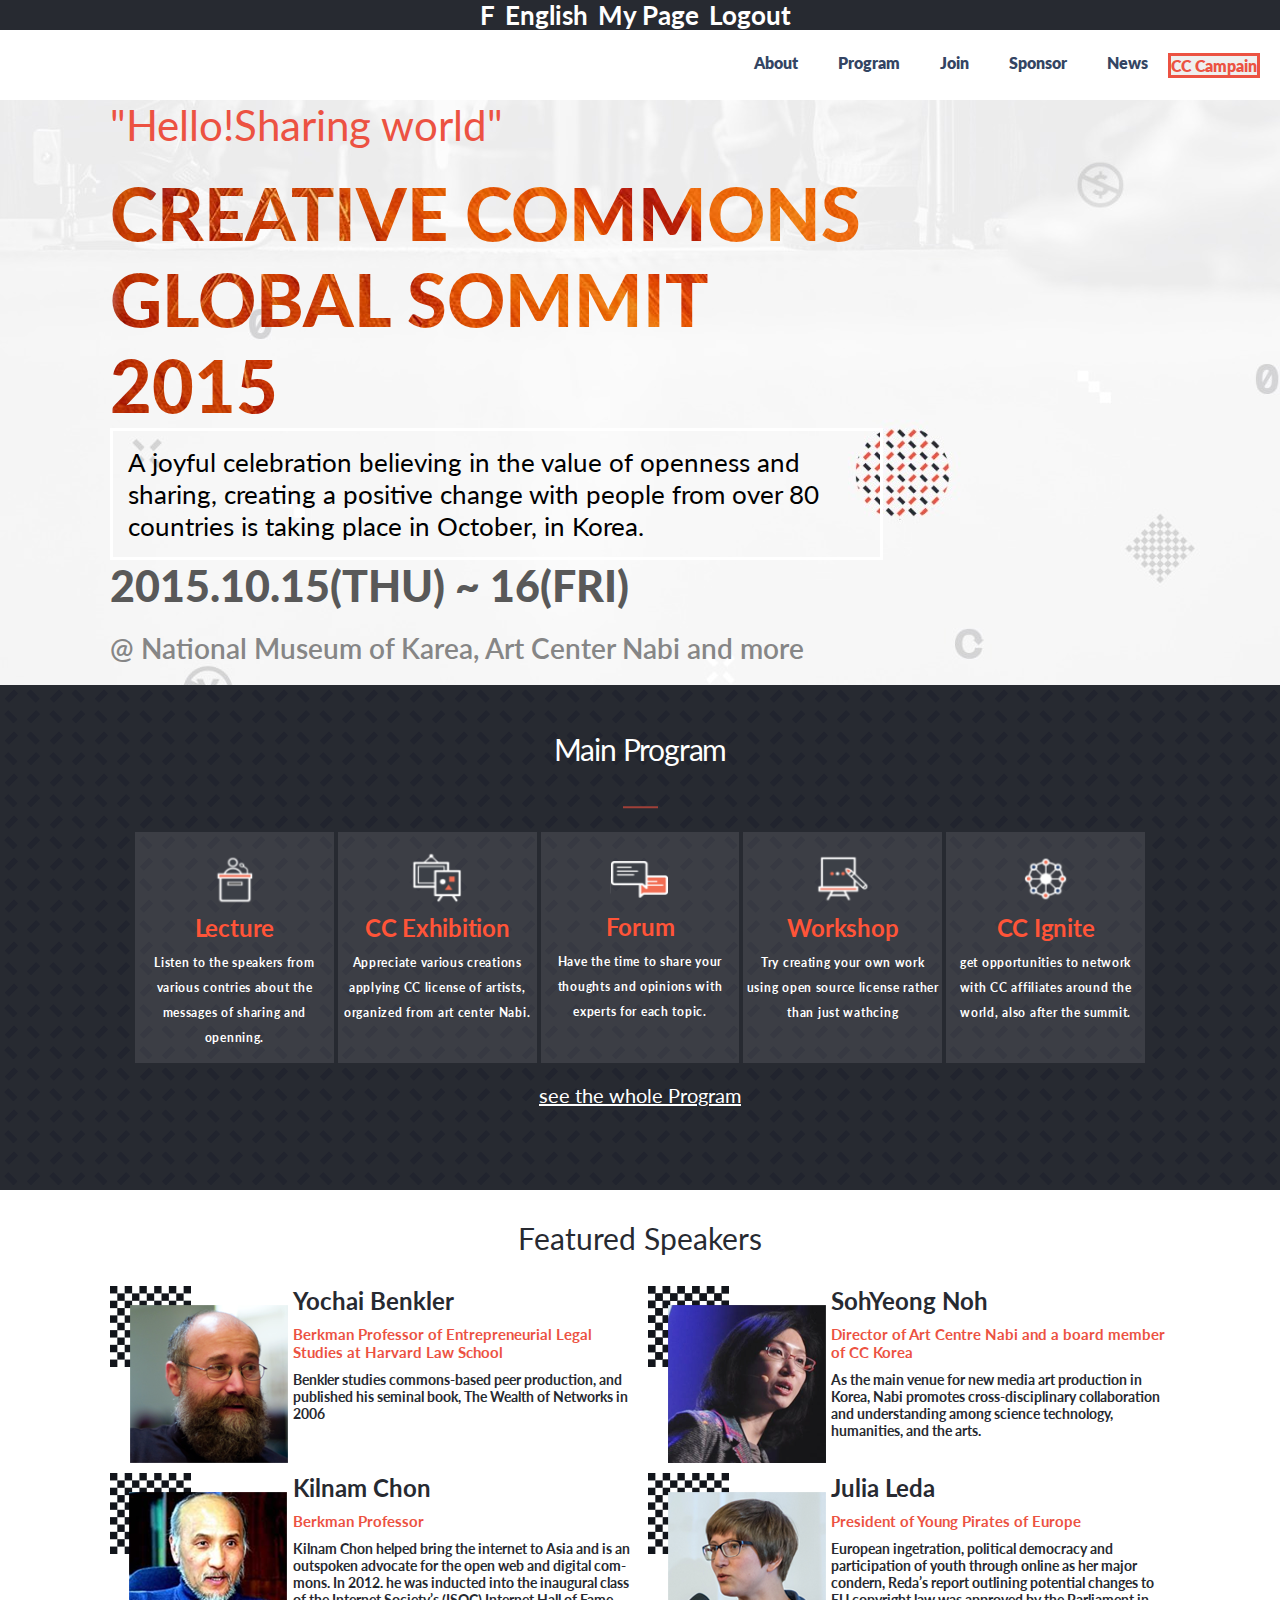
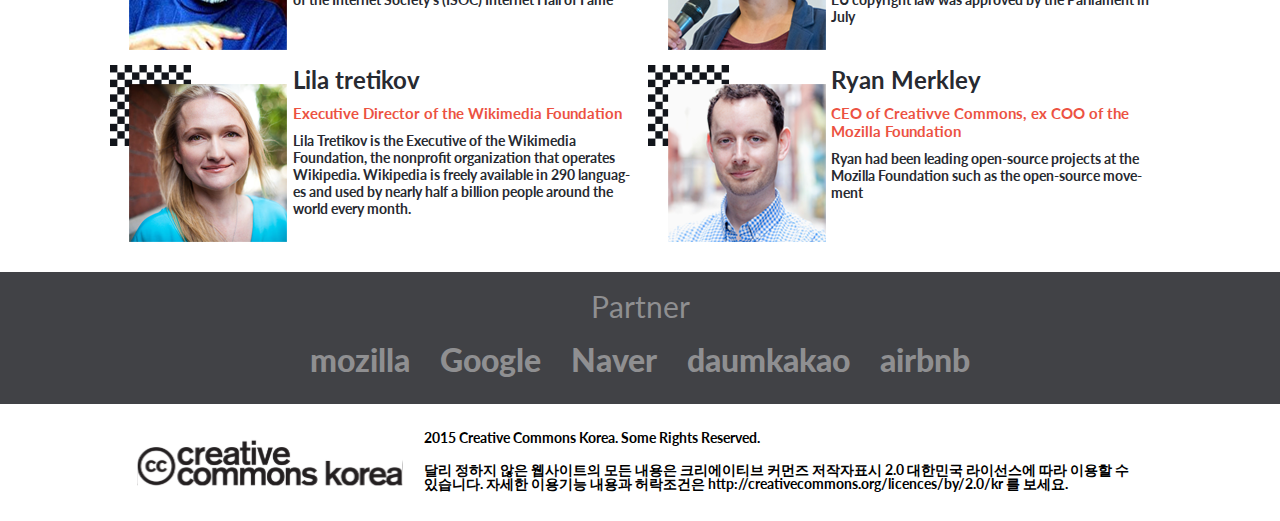
==== index.html @ 2512a759 "update" ====
<!DOCTYPE html>
<html lang="en">

<head>
    <meta charset="UTF-8">
    <meta http-equiv="X-UA-Compatible" content="IE=edge">
    <meta name="viewport" content="width=device-width, initial-scale=1.0">
    <title>Conference</title>
    <link rel="stylesheet" href="style.css">
    <script defer src="script.js"></script>
    <script defer src="data.js"></script>
</head>

<body>
    <header>

        <nav class="fixed-nav">
            <div class="container">
                <ul>
                    <li><a href="#">
                            <h1>F</h1>
                        </a></li>
                    <!-- <li><a href="#"><img src="images/twitterlogooutline_80724.png"></a></li> -->
                    <li><a href="#">
                            <h1>English</h1>
                        </a></li>
                    <li><a href="#">
                            <h1>My Page</h1>
                        </a></li>
                    <li><a href="#">
                            <h1>Logout</h1>
                        </a></li>
                </ul>
            </div>
        </nav>




        <nav class="nav-bar">
            <!-- <div class="container"> -->
                <a href="index.html"><img class="logo" src="images/My Logo.jpg" alt="Logo"></a>
                <div class="nav-menu">
                    <ul class="nav-links">
                        <li><a href="about.html">About</a></li>
                        <li><a href="#">Program</a></li>
                        <li><a href="#">Join</a></li>
                        <li><a href="#">Sponsor</a></li>
                        <li><a href="#">News</a></li>
                        <button class="CC">CC Campain</button>
                    </ul>
                </div>

                <div class="humburger">
                    <span class="bar"></span>
                    <span class="bar"></span>
                    <span class="bar"></span>
                </div>
            <!-- </div> -->
        </nav>
    </header>
    <main class="main">
        <div class="main-items">
            
            <div class="container">
                
                    <h1>"Hello!Sharing world"</h1>
                    <h2>CREATIVE COMMONS GLOBAL SOMMIT 2015</h2>

                    <div class="first-pragraph">
                        <p>A joyful celebration believing in the value of openness and sharing, creating a positive
                            change
                            with
                            people from over 80 countries is taking place in October, in Korea.</p>
                    </div>
                    <h3>2015.10.15(THU) ~ 16(FRI)</h3>
                    <h4>@ National Museum of Karea, Art Center Nabi and more</h4>
                
            </div>
        </div>
        <div class="main-program">
            <div class="container">
            <h1>Main Program</h1>
            <img src="images/title_underline.svg" alt="underline">
            <div class="prog-sec">
                <div class="prog-items">
                    <img src="images/Lecture.svg" alt="lecture">
                    <h2>Lecture</h2>
                    <p>Listen to the speakers from various contries about the messages of sharing and openning.</p>
                </div>

                <div class="prog-items">
                    <img src="images/CC.svg" alt="CC Excibition">
                    <h2>CC Exhibition</h2>
                    <p>Appreciate various creations applying CC license of artists, organized from art center Nabi.</p>
                </div>

                <div class="prog-items">
                    <img src="images/forum.svg" alt="Forum">
                    <h2>Forum</h2>
                    <p>Have the time to share your thoughts and opinions with experts for each topic.</p>
                </div>

                <div class="prog-items">
                    <img src="images/workshop.svg" alt="Workshop">
                    <h2>Workshop</h2>
                    <p>Try creating your own work using open source license rather than just wathcing</p>
                </div>

                <div class="prog-items">
                    <img src="images/ignite.svg" alt="CC Ignite">
                    <h2>CC Ignite</h2>
                    <p>get opportunities to network with CC affiliates around the world, also after the summit.</p>
                </div>
            </div>
            <a>see the whole Program</a>
            <button class="join">Join CC Global Summit 2015</button>
        </div>
        </div>

        <div class="featured">
            <div class="container">
            <h1>Featured Speakers</h1>
            <div class="featured-items">

                <div class="featured-speakers">                    
                </div>
                <button class="more">more</button>
                <div class="featured-speakers2"></div>
                

            </div>
        </div>
            <div class="partner">
                <div class="container">
                    <h6>Partner</h6>
                <div class="grid3">
                    <a href="#">mozilla</a>
                    <a href="#">Google</a>
                    <a href="#">Naver</a>
                    <a href="#">daumkakao</a>
                    <a href="#">airbnb</a>
                </div>
                </div>
                

                <footer class="main-footer">
                    <div class="container">
                        <div class="footer">
                            <img src="images/cck-logo1 1.svg" alt="logo">
                    <div class="foter-para">
                        <p class="p1">2015 Creative Commons Korea. Some Rights Reserved.</p>
                        <!-- <span></span> -->
                        <p class="p2">달리 정하지 않은 웹사이트의 모든 내용은 크리에이티브 커먼즈 저작자표시 2.0 대한민국 라이선스에 따라 이용할 수 있습니다.
                            자세한 이용기능 내용과 허락조건은 http://creativecommons.org/licences/by/2.0/kr 를 보세요.</p>
                    </div>
                        </div>
                        
                    </div>
                    

                </footer>



    </main>

    <script src="data.js"></script>
</body>

</html>
---- style.css ----
@import url('https://fonts.googleapis.com/css2?family=Lato:ital,wght@0,100;0,300;0,400;0,700;0,900;1,100;1,300;1,400;1,700;1,900&display=swap');

* {
  box-sizing: border-box;
  padding: 0;
  margin: 0;
  font-family: 'Lato', sans-serif;
}

@media (min-width: 768px) {
  body {
    font-family: 'Lato', sans-serif;
    background-color: #d3d3d3;
    width: 100%;
  }

  .container {
    max-width: 1100px;
    margin: 0 auto;
    padding: 0 20px;
  }

  .fixed-nav {
    display: flex;
    align-items: center;
    justify-content: flex-end;
    width: 100%;
    height: 30px;
    background-color: #272a31;
    font-size: 13px;

    /* position: fixed; */
  }

  .fixed-nav img {
    width: 1%;
  }

  .fixed-nav ul {
    display: flex;
    list-style-type: none;
  }

  .fixed-nav ul a {
    display: flex;
    padding: 0 10px 0 0;
    text-decoration: none;
    color: #fff;
  }

  .nav-bar {
    display: flex;
    justify-content: flex-end;
    /* position: fixed; */
    height: 70px;
    width: 100%;
    padding: 20px;
    background-color: #fff;
    align-items: center;
  }

  .nav-bar .logo {
    display: none;
  }

  .nav-bar ul {
    display: flex;
    list-style-type: none;
  }

  .nav-bar ul a {
    padding: 10px;
    margin: 0 10px;
    color: #344563;
    font-size: 16px;
    font-weight: 800;
    text-decoration: none;
    line-height: 17px;
  }

  .nav-bar ul a:hover {
    color: #ec5242;
    background-color: #291a18;
    cursor: pointer;
    font-size: 20px;
    transition: 0.5s ease-in-out;
  }

  .nav-bar .home {
    display: none;
  }

  .nav-bar .CC {
    font-size: 16px;
    font-weight: 800;
    color: #ec5242;
    border: 3px solid #ec5242;
  }

  .nav-menu {
    display: flex;
    margin-left: 20px;
  }

  .main {
    width: 100%;
  }

  .main .main-items {
    /* padding: 70px 80px 0 80px; */
    background-image: url(images/desktop-about-bg_img.jpg);

    /* height: 887px; */
  }

  .main-items .container {
    display: flex;
    flex-direction: column;
    /* justify-content: start; */
    align-items: flex-start;
    height: 100%;
  }

  .main-items h1 {
    font-size: 42px;
    font-weight: 400;
    color: #ec5242;
    padding-bottom: 20px;
    /* margin: 20px 0 0 72px; */
  }

  .main-items h2 {
    color: transparent;
    font-size: 72px;
    font-weight: 1000;
    margin: 0 287px 0 0;
    -webkit-background-clip: text;

    /* background-clip: border-box; */
    background-image: url(images/orangebg.jpg);
  }

  .first-pragraph {
    border: #fff solid 3px;
    margin: 0 287px 0 0;
    font-size: 26px;
    font-weight: 400;
  }

  .first-pragraph p {
    padding: 15px;
  }

  .main-items h3 {
    font-size: 43px;
    font-weight: 900;
    color: #595959;
    padding-bottom: 20px;
    margin: 0 287px 0 0;
  }

  .main-items h4 {
    font-size: 28px;
    font-weight: 600;
    color: #868686;
    padding-bottom: 20px;
    margin: 0 287px 0 0;
  }

  .main-program {
    background-color: #272a31;
    display: flex;
    flex-direction: column;
    text-align: center;
    color: #fff;
    align-items: center;
    height: 505px;
    background-image: url(images/pattern_bg.png);
  }

  .main-program h1 {
    color: #fff;
    font-size: 30px;
    font-weight: 400;
    line-height: 28px;
    letter-spacing: -0.04em;
    text-align: center;
    padding: 50px 0 30px 0;
  }

  .prog-sec {
    display: flex;
    gap: 4px;
    font-size: 15px;
    margin: 20px 25px 20px 25px;
    align-items: center;
    justify-content: center;
    text-align: left;
  }

  .prog-items {
    display: flex;
    flex-direction: column;
    gap: 10px;
    font-size: 10px;
    width: 100%;
    padding: 20px 0 0 0;
    align-items: center;

    /* justify-content: center; */
    text-align: center;
    justify-items: center;
    background-color: rgba(211, 211, 211, 0.12);
    height: 231px;
  
  }

  .prog-items h2 {
    font-size: 24px;
    font-weight: 700;
    line-height: 25px;
    letter-spacing: -0.01em;
    text-align: left;
    color: #ff5438;
  }

  .prog-items p {
    font-size: 12px;
    font-weight: 700;
    line-height: 25px;
    letter-spacing: 0.06em;
    text-align: center;
  }

  .join {
    display: none;
  }

  .main-program a {
    text-decoration: underline;
    font-size: 20px;
    font-weight: 400;
    margin-top: 25px;
  }

  .featured {
    background-color: #fff;

    /* margin-top: 20px; */
    display: flex;
    flex-direction: column;
    align-items: center;
  }

  .featured h1 {
    font-size: 30px;
    margin-top: 30px;
    font-weight: 400;
    color: #272a31;
    text-align: center;
  }

  .featured-items {
    display: grid;
    grid-template-columns: 1fr;
    padding: 30px 0;
    gap: 10px;
  }

  .featured-speakers {
    display: grid;
    grid-template-columns: 1fr 1fr;
    gap: 15px;
  }

  .featured-speakers .grid {
    display: grid;
    grid-template-columns: 2fr 4fr;
    gap: 5px;
  }

  .featured-speakers ul {
    text-decoration: none;
    list-style: none;
  }

  .featured-speakers ul h2 {
    font-size: 24px;
    font-weight: 700;
    color: #272a31;
  }

  .featured-speakers .p1 {
    font-size: 15px;
    font-weight: 700;
    color: #ec5242;
    text-align: left;
    padding-top: 10px;
  }

  .featured-speakers .p2 {
    font-size: 14px;
    font-weight: 700;
    color: #272a31;
    text-align: left;
    padding-top: 10px;
  }

  .featured-speakers2 {
    display: grid;
    grid-template-columns: 1fr 1fr;
    gap: 15px;
  }

  .featured-speakers2 .grid {
    display: grid;
    grid-template-columns: 2fr 4fr;
    gap: 5px;
  }

  .featured-speakers2 ul {
    text-decoration: none;
    list-style: none;
  }

  .featured-speakers2 ul h2 {
    font-size: 24px;
    font-weight: 700;
    color: #272a31;
  }

  .featured-speakers2 .p1 {
    font-size: 15px;
    font-weight: 700;
    color: #ec5242;
    text-align: left;
    padding-top: 10px;
  }

  .featured-speakers2 .p2 {
    font-size: 14px;
    font-weight: 700;
    color: #272a31;
    text-align: left;
    padding-top: 10px;
  }

  .more {
    display: none;
  }

  .about-page {
    display: flex;
    width: 100%;

    /* height: 100vh; */
    flex-direction: column;
    /* margin-top: 50px; */
    background-color: #fff;
  }

  .about-page .first {
    width: 100%;
    justify-content: center;
    justify-items: center;
    text-align: center;
    /* height: 30vh; */
    display: flex;
    background-image: url(images/desktop-about-bg_img.jpg);
    padding-top: 50px;
    align-items: center;
    flex-direction: column;
  }

  .about-page .head {
    padding: 10px;
    margin: 0 130px 0 130px;
  }

  .about-page h1 {
    display: none;
    font-size: 15px;
    font-weight: 400;
    text-align: center;
    color: #ec5242;
  }

  .about-page h2 {
    font-size: 2.5rem;
    font-weight: 900;
    text-align: center;
    color: #ec5242;
  }

  .about-page h3 {
    font-size: 12px;
    font-weight: 400;
    text-align: center;
    color: #000;
    padding-bottom: 20px;
  }

  .about-page .paragraph {
    display: flex;
    background-color: #fff;
    flex-direction: column;
    margin: 30px 0 30px 0;
    font-size: 14px;
    font-weight: 400;
    text-align: center;
    line-height: 25px;
    gap: 15px;
    /* width: 75%; */
  }

  .con {
    display: flex;
    flex-direction: column;
    align-items: center;
    text-align: center;
    color: #344563;
    line-height: 25px;
    background-color: #f7f7f8;
  }

  .con p {
    display: flex;
    font-size: 16px;
    font-weight: 700;
    align-items: center;
    text-align: center;
    color: #7a7a7a;
    margin: 10px 35px 0 35px;
    line-height: 25px;
  }

  .con h3 {
    display: flex;
    font-size: 17px;
    font-weight: 800;
    align-items: center;
    text-align: center;
    color: #344563;
    margin: 0 30px 10px 30px;
    line-height: 25px;
    letter-spacing: 0.02em;
    text-decoration-line: underline;
    padding-bottom: 50px;
  }

  .about-page .about-logo {
    display: flex;
    flex-direction: column;
    padding: 40px 0;
    align-items: center;
    text-align: center;
    background-color: #fff;
  }

  .about-logo h4 {
    font-size: 30px;
    font-weight: 700;
    line-height: 28px;
    padding: 50px 72px 20px 72px;
    color: #2c2c2c;
  }

  .about-logo .p6 {
    display: none;
    font-size: 16px;
    font-weight: 700;
    line-height: 21px;
    padding: 20px 10px 20px 10px;
  }

  .about-logo .p7 {
    font-size: 16px;
    font-weight: 700;
    line-height: 21px;
    padding: 20px 10px 20px 10px;
  }

  .about-logo .aboutLogo {
    margin: 0 auto;
    width: 400px;
    padding: 50px 60px;
    border: 3px solid #f7f7f7;
  }

  .prev-summit {
    display: flex;
    flex-direction: column;
    padding: 20px 15px 20px 15px;
    align-items: center;
    text-align: center;
    justify-content: center;
    background-color: #fff;
    border-top: 1px solid #7a7a7a;
  }

  .prev-summit h5 {
    font-size: 30px;
    font-weight: 700;
    line-height: 28px;
    padding-bottom: 25px;
    padding-top: 50px;
  }

  .prev-summit p {
    /* padding-top: 10px; */
    font-size: 16px;
    font-weight: 700;
    line-height: 21px;
    color: #838383;
    padding-bottom: 25px;
  }

  .prev-summitImg {
    display: none;
    justify-content: space-around;
    gap: 20px;
  }

  .partner {
    display: flex;
    flex-direction: column;
    align-items: center;
    justify-content: center;
    text-align: center;
    width: 100%;
    background-color: #414246;
  }

  .partner h6 {
    font-size: 30px;
    font-weight: 400;
    line-height: 28px;
    padding-top: 20px;
    padding-bottom: 20px;
    color: #8f8f91;
  }

  .grid3 {
    display: flex;
    width: 100%;
    gap: 30px;
    justify-content: space-between;
    padding-bottom: 25px;
  }

  .grid3 a {
    text-decoration: none;
    color: #8f8f91;
    font-size: 32px;
    font-weight: 900;
  }

  .grid2 {
    display: grid;
    grid-template-columns: 1fr 1fr;
    width: 100%;
    padding-bottom: 25px;
  }

  .grid2 a {
    text-decoration: none;
    color: #8f8f91;
    font-size: 21px;
    font-weight: 1000;
    padding-bottom: 25px;
  }

.main-footer {
  width: 100%;
  background-color: #fff;
}

  .footer {
    display: flex;
    grid-template-columns: 1fr 2fr;
    background-color: #fff;
    width: 100%;
    gap: 20px;
    padding: 27px;
    text-align: left;
  }

  .footer img {
    width: 50%;
  }

  .foter-para {
    display: grid;
    display: grid;
    gap: 15px;
  }

  .foter-para p {
    font-size: 14px;
    font-weight: 700;
    line-height: 14px;
  }

  .partner2 {
    display: none;
  }

  .about-footer {
    width: 100%;
    background-color: #2e2e2e;
  }

  .footer2 {
    display: flex;
    grid-template-columns: 1fr 1fr;
    
    width: 100%;
    gap: 20px;
    padding: 27px;
    text-align: left;
  }

  .footer2 img {
    width: 50%;
  }

  .foter2-para {
    display: grid;
    display: grid;
    gap: 15px;
  }

  .foter2-para p {
    font-size: 14px;
    font-weight: 700;
    line-height: 14px;
    color: #fff;
  }
}

/* Mobile Style */

@media (max-width: 767.9px) {
  body {
    font-family: 'Lato', sans-serif;
    background-color: #d3d3d3;
    width: 100%;
  }

  .container {
    max-width: 768px;
    /* margin: 0 auto; */
    padding: 0 20px;
  }

  .fixed-nav {
    display: none;
    align-items: center;
    justify-content: flex-end;
    width: 100%;
    height: 15px;
    background-color: #272a31;
    font-size: 4px;
  }

  .fixed-nav img {
    width: 1%;
  }

  .fixed-nav ul {
    display: flex;
    list-style-type: none;
  }

  .fixed-nav ul a {
    display: flex;
    padding: 0 10px 0 0;
    text-decoration: none;
    color: #fff;
  }

  .nav-bar {
    display: flex;
    position: fixed;
    height: 50px;
    width: 100%;
    padding: 20px 0 20px 40px;
    background-color: #fff;
    align-items: center;
    justify-content: start;
    /* height: 100%; */
  }

  .nav-bar .logo {
    display: none;
  }

  .nav-bar ul {
    display: flex;
    list-style-type: none;
    flex-direction: column;
    margin-top: 80px;
  }

  .nav-bar ul a {
    padding: 10px;
    margin: 0 10px;
    color: #344563;
    font-size: 20px;
    font-weight: 500;
    text-decoration: none;

    /* padding: 25px; */
    align-items: center;
    display: flex;
    justify-content: center;
  }

  .nav-bar ul a:hover {
    cursor: pointer;
    color: #291a18;
    background-color: #ff5438;
  }

  .nav-bar .CC {
    font-size: 16px;
    font-weight: 800;
    color: #ec5242;
    border: 3px solid #ec5242;
  }

  .nav-menu {
    display: flex;
    position: fixed;
    left: -100%;
    top: 60px;
    gap: 0;
    flex-direction: column;
    background-color: #fff;
    width: 100%;
    text-align: left;
  }

  .nav-menu.active {
    left: 0;
    height: 100%;
    background-color: #d3d3d3;
    top: 0;
    width: 40%;
    opacity: 0.95;
  }

  .humburger {
    cursor: pointer;
    display: block;
    color: #272a31;
  }

  .bar {
    display: block;
    width: 25px;
    height: 3px;
    margin: 5px auto;
    background-color: #272a31;
  }

  .humburger.active .bar:nth-child(2) {
    opacity: 0;
  }

  .humburger.active .bar:nth-child(1) {
    transform: translateY(8px) rotate(45deg);
    background-color: #362b2b;
  }

  .humburger.active .bar:nth-child(3) {
    transform: translateY(-8px) rotate(-45deg);
    background-color: #362b2b;
  }

  .main {
    padding: 50px 0 0 0;
  }

  .main-items {
    background-image: url(images/mobile-home-bg.png);
    height: 100%;
  }

  .main-items h1 {
    color: #ec5242;
    padding-top: 50px;
    font-size: 20px;
    font-weight: 400;
  }

  .main-items h2 {
    color: #ec5242;
    font-size: 28px;
    font-weight: 1000;
    color: transparent;
    padding-top: 10px;
    font-weight: 1000;
    margin: 0 35px 0 0;
    -webkit-background-clip: text;
    background-image: url(images/orangebg.jpg);
  }

  .first-pragraph {
    border: #fff solid 3px;
    margin: 20px 0;
    padding: 0 15px;
    font-size: 14px;
    font-weight: 400;
  }

  .first-pragraph p {
    margin: 10px 0;
  }

  .main-items h3 {
    font-size: 23px;
    font-weight: 900;
    padding-bottom: 15px;
  }

  .main-items h4 {
    font-size: 15px;
    font-weight: 500;
    padding-bottom: 60px;
  }


  .main-program {
    background-color: #272a31;
    display: flex;
    flex-direction: column;
    text-align: center;
    color: #fff;
    align-items: center;
    background-image: url(images/pattern_bg.png);
  }

  .main-program h1 {
    color: #fff;
    font-size: 20px;
    font-weight: 400;
    line-height: 28px;
    letter-spacing: -0.04em;
    text-align: left;
    padding-bottom: 15px;
    padding-top: 30px;
    text-align: center;
  }

  .main-program a {
    display: none;
  }

  .prog-sec {
    display: flex;
    flex-direction: column;
    gap: 4px;
    font-size: 15px;
    padding: 20px 0 20px 0;
    align-items: center;
    justify-content: center;
    text-align: left;
  }

  .prog-sec h2 {
    font-size: 14px;
    font-weight: 700;
    line-height: 25px;
    letter-spacing: -0.01em;
    text-align: left;
  }

  .prog-sec p {
    font-size: 11px;
    font-weight: 700;
    line-height: 22px;
    letter-spacing: 0.06em;
    text-align: left;
  }

  .prog-items {
    display: grid;
    grid-template-columns: 1fr 2fr 5fr;
    gap: 2%;
    font-size: 15px;
    width: 100%;
    /* padding: 0 5px 0 5px; */
    align-items: center;
    justify-content: center;
    text-align: left;
    background-color: rgba(211, 211, 211, 0.12);
  }

  .prog-items h2 {
    color: #ec5242;
    font-size: 15px;
    font-weight: 700;
  }

  .prog-items p {
    color: #fff;
    font-size: 12px;
    font-weight: 500;
    margin: 10px 0;
  }

  .join {
    background-color: #ec5242;
    color: #fff;
    width: 80%;
    text-align: center;
    margin: auto;
    margin-top: 35px;
    padding: 20px;
    margin-bottom: 30px;
  }

  .featured {
    background-color: #fff;
    margin-top: 20px;
    display: flex;
    flex-direction: column;
    align-items: center;
  }

  .featured h1 {
    font-size: 20px;
    font-weight: 400;
    color: #272a31;
  }

  .featured-items {
    display: grid;
    gap: 10px;
  }

  .featured-speakers {
    display: grid;
    grid-template-columns: 1fr;
    gap: 15px;
  }

  .featured-speakers .grid {
    display: grid;
    grid-template-columns: 1fr 3fr;
    gap: 5px;
  }

  .featured-speakers ul {
    text-decoration: none;
    list-style: none;
  }

  .featured-speakers2 {
    display: none;
    grid-template-columns: 1fr 1fr;
    gap: 15px;
  }

  .featured-speakers2.active {
    display: grid;
    grid-template-columns: 1fr;
    gap: 15px;
  }

  .featured-speakers2 .grid {
    display: grid;
    grid-template-columns: 1fr 3fr;
    gap: 5px;
  }

  .featured-speakers2 ul {
    text-decoration: none;
    list-style: none;
  }

  .featured-speakers2 ul h2 {
    font-size: 15px;
    font-weight: 700;
    color: #272a31;
  }

  .featured-speakers2 .p1 {
    font-size: 10px;
    font-weight: 700;
    color: #ec5242;
    text-align: left;
    padding-top: 10px;
  }

  .featured-speakers2 .p2 {
    font-size: 10px;
    font-weight: 700;
    color: #272a31;
    text-align: left;
    padding-top: 10px;
  }

  .about-page h2 {
    font-size: 28px;
    font-weight: 1000;
    text-align: left;
    color: #ec5242;
  }

  .featured-speakers ul h2 {
    font-size: 15px;
    font-weight: 700;
    color: #272a31;
  }

  .featured-speakers .p1 {
    font-size: 10px;
    font-weight: 700;
    color: #ec5242;
    text-align: left;
    padding-top: 10px;
  }

  .featured-speakers .p2 {
    font-size: 10px;
    font-weight: 700;
    color: #272a31;
    text-align: left;
    padding-top: 10px;
  }

  .more {
    background-color: #fff;
    color: #272a31;
    width: 90%;
    margin-left: 5%;
    height: 50px;
    margin-bottom: 30px;
  }

  .more.active {
    display: none;
  }

  .about-page {
    display: flex;
    width: 100%;
    height: 100vh;
    flex-direction: column;
    /* margin-top: 50px; */
    background-color: #fff;
  }

  .about-page .first {
    margin-top: 60px;
    text-align: center;
    background-image: url(images/desktop-about-bg_img.jpg);
  }

  .about-page .head {
    padding: 10px 10px 0 10px;
  }

  .head h1 {
    padding-bottom: 15px;
  }

  .head h3 {
    display: none;
  }

  .first .container img {
    display: none;
  }

  .about-page h1 {
    font-size: 15px;
    font-weight: 400;
    text-align: center;
    color: #ec5242;
  }

  .about-page .paragraph {
    margin: 20px 10px 20px 10px;
    font-size: 14px;
    font-weight: 400;
    text-align: center;
    line-height: 25px;
    background-color: #fff;
  }

  .paragraph .p5 {
    display: none;
  }

  .con {
    display: flex;
    flex-direction: column;
    align-items: center;
    text-align: center;
    color: #344563;
    line-height: 25px;
    /* background-color: #d3d3d3; */
  }

  .con p {
    display: flex;
    font-size: 15px;
    font-weight: 500;
    align-items: center;
    text-align: center;
    color: #344563;
    /* margin: 10px 35px 0 35px; */
    line-height: 25px;
  }

  .con h3 {
    display: flex;
    font-size: 14px;
    font-weight: 900;
    align-items: center;
    text-align: center;
    color: #344563;
    margin: 0 30px 10px 30px;
    line-height: 25px;
    letter-spacing: 0.02em;
    text-decoration-line: underline;
  }

  .about-page .about-logo {
    display: flex;
    flex-direction: column;
    align-items: center;
    text-align: center;
    background-color: #fff;
  }

  .about-logo h4 {
    font-size: 20px;
    font-weight: 700;
    line-height: 28px;
    padding: 20px 40px 0 40px;
  }

  .about-logo p {
    font-size: 14px;
    font-weight: 500;
    line-height: 21px;
    padding: 15px 10px 20px 10px;
  }

  .about-logo .p7 {
    display: none;
  }

  .about-logo .aboutLogo {
    width: 100%;
    padding-bottom: 15px;
  }

  .prev-summit {
    display: flex;
    flex-direction: column;
    padding: 20px 15px 20px 15px;
    align-items: center;
    text-align: center;
    justify-content: center;
    background-color: #fff;
  }

  .prev-summit h5 {
    font-size: 20px;
    font-weight: 700;
    line-height: 28px;
    padding-bottom: 10px;
  }

  .prev-summit p {
    padding-top: 10px;
    font-size: 12px;
    font-weight: 700;
    line-height: 21px;
    color: #344563;
    padding-bottom: 15px;
  }

  .prev-summitImg {
    display: none;
    padding-bottom: 20px;
  }

  .prev-summitImg2 {
    /* display: none; */
    padding-bottom: 20px;
  }

  .partner {
    display: flex;
    flex-direction: column;
    align-items: center;
    justify-content: center;
    text-align: center;
    background-color: #272a31;
  }

  .partner h6 {
    font-size: 20px;
    font-weight: 400;
    line-height: 28px;
    padding-top: 20px;
    padding-bottom: 20px;
    color: #fff;
  }

  .grid3 {
    display: flex;
    grid-template-columns: 1fr 1fr 1fr;
    width: 100%;
    padding-bottom: 25px;
    flex-wrap: wrap;
    justify-content: space-evenly;
    gap: 35px;
  }

  .grid3 a {
    text-decoration: none;
    color: #6a778f;
    font-size: 21px;
    font-weight: 1000;
  }

  .grid2 {
    display: grid;
    grid-template-columns: 1fr 1fr;
    width: 100%;
    padding-bottom: 25px;
  }

  .grid2 a {
    text-decoration: none;
    color: #344563;
    font-size: 21px;
    font-weight: 1000;
    padding-bottom: 25px;
  }

  .partner2 {
    display: flex;
    flex-direction: column;
    background-color: #272a31;
    text-align: center;
  }
  
  .partner2 h6 {
    color: #fff;
    font-size: 16px;
    font-weight: 400;
    padding: 30px 0 0 0;
  }

  .partner2 .grid3 {
    padding-top: 15px;
  }

  .partner2 .grid2 {
    display: flex;
    justify-content: space-around;
  }

  .main-footer {
    display: none;
  }

  .footer {
    display: grid;
    grid-template-columns: 1fr 1fr;
    background-color: #fff;
    width: 100%;
    padding: 27px;
  }

  .footer p {
    font-size: 10px;
    font-weight: 700;
    line-height: 14px;
  }

  .about-footer {
    display: flex;
    background-color: #fff;
    justify-content: space-around;
  }

  .footer2 {
    display: flex;
    justify-content: space-evenly;
    gap: 10px;
    padding: 20px 0;
  }

  .foter2-para .p1 {
    display: flex;
    font-size: 14px;
    font-weight: 400;
  }

  .foter2-para .p2 {
    display: none;
  }
}
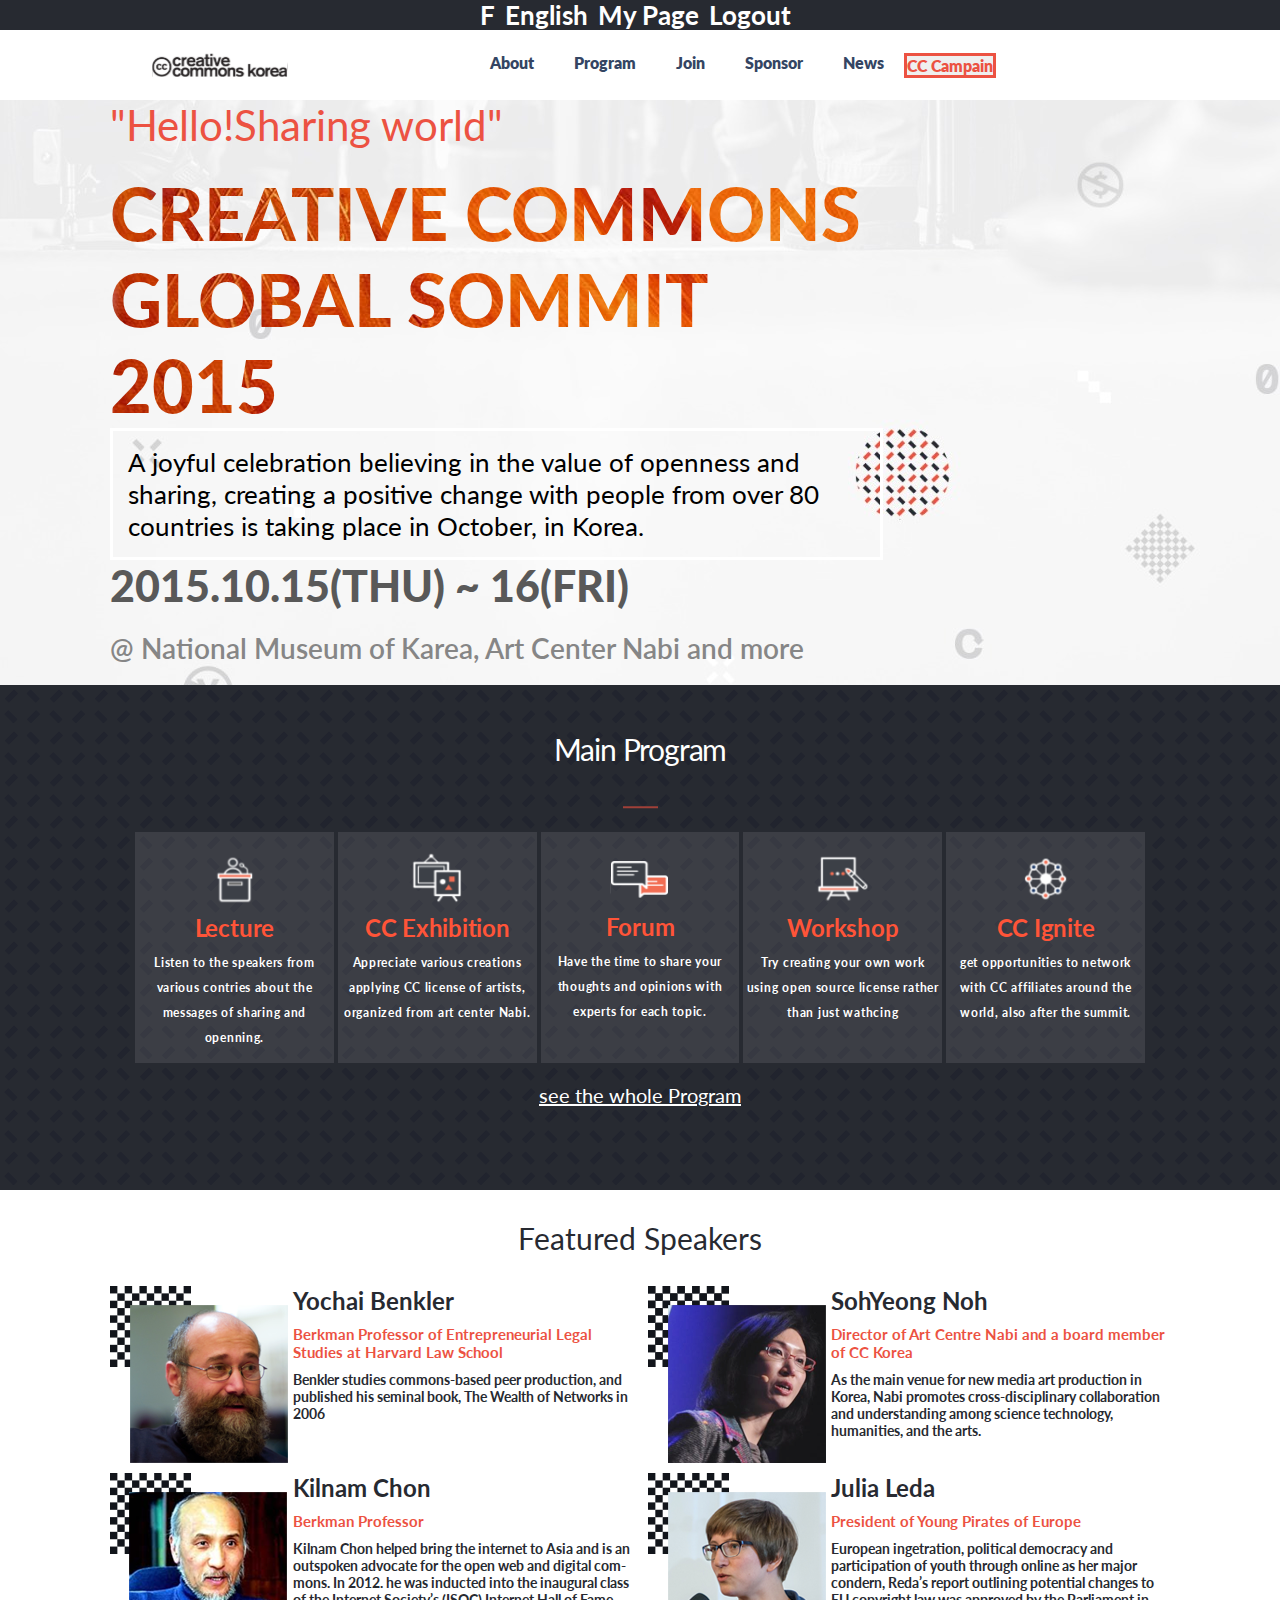
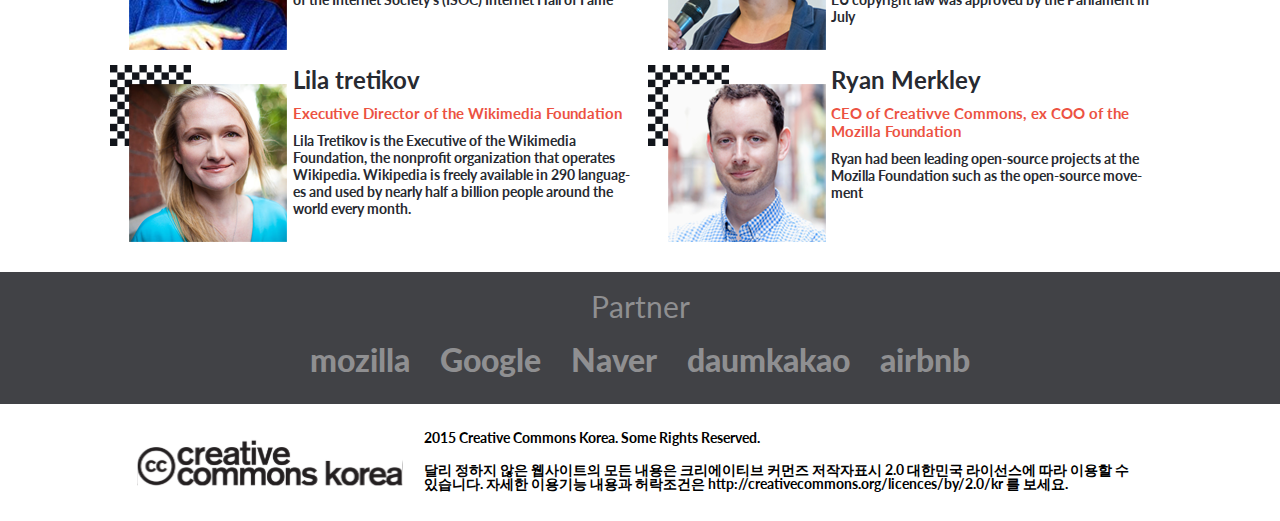
==== commit d0ef0b79: "update navbar" ====
--- a/index.html
+++ b/index.html
@@ -39,7 +39,7 @@
 
         <nav class="nav-bar">
             <!-- <div class="container"> -->
-                <a href="index.html"><img class="logo" src="images/My Logo.jpg" alt="Logo"></a>
+                <a href="index.html"><img class="logo" src="images/cck-logo1 1.svg" alt="Logo"></a>
                 <div class="nav-menu">
                     <ul class="nav-links">
                         <li><a href="about.html">About</a></li>
--- a/style.css
+++ b/style.css
@@ -50,7 +50,7 @@
 
   .nav-bar {
     display: flex;
-    justify-content: flex-end;
+    justify-content: space-evenly;
     /* position: fixed; */
     height: 70px;
     width: 100%;
@@ -60,7 +60,9 @@
   }
 
   .nav-bar .logo {
-    display: none;
+    display: flex;
+    justify-content: flex-start;
+    margin-right: 30px;
   }
 
   .nav-bar ul {
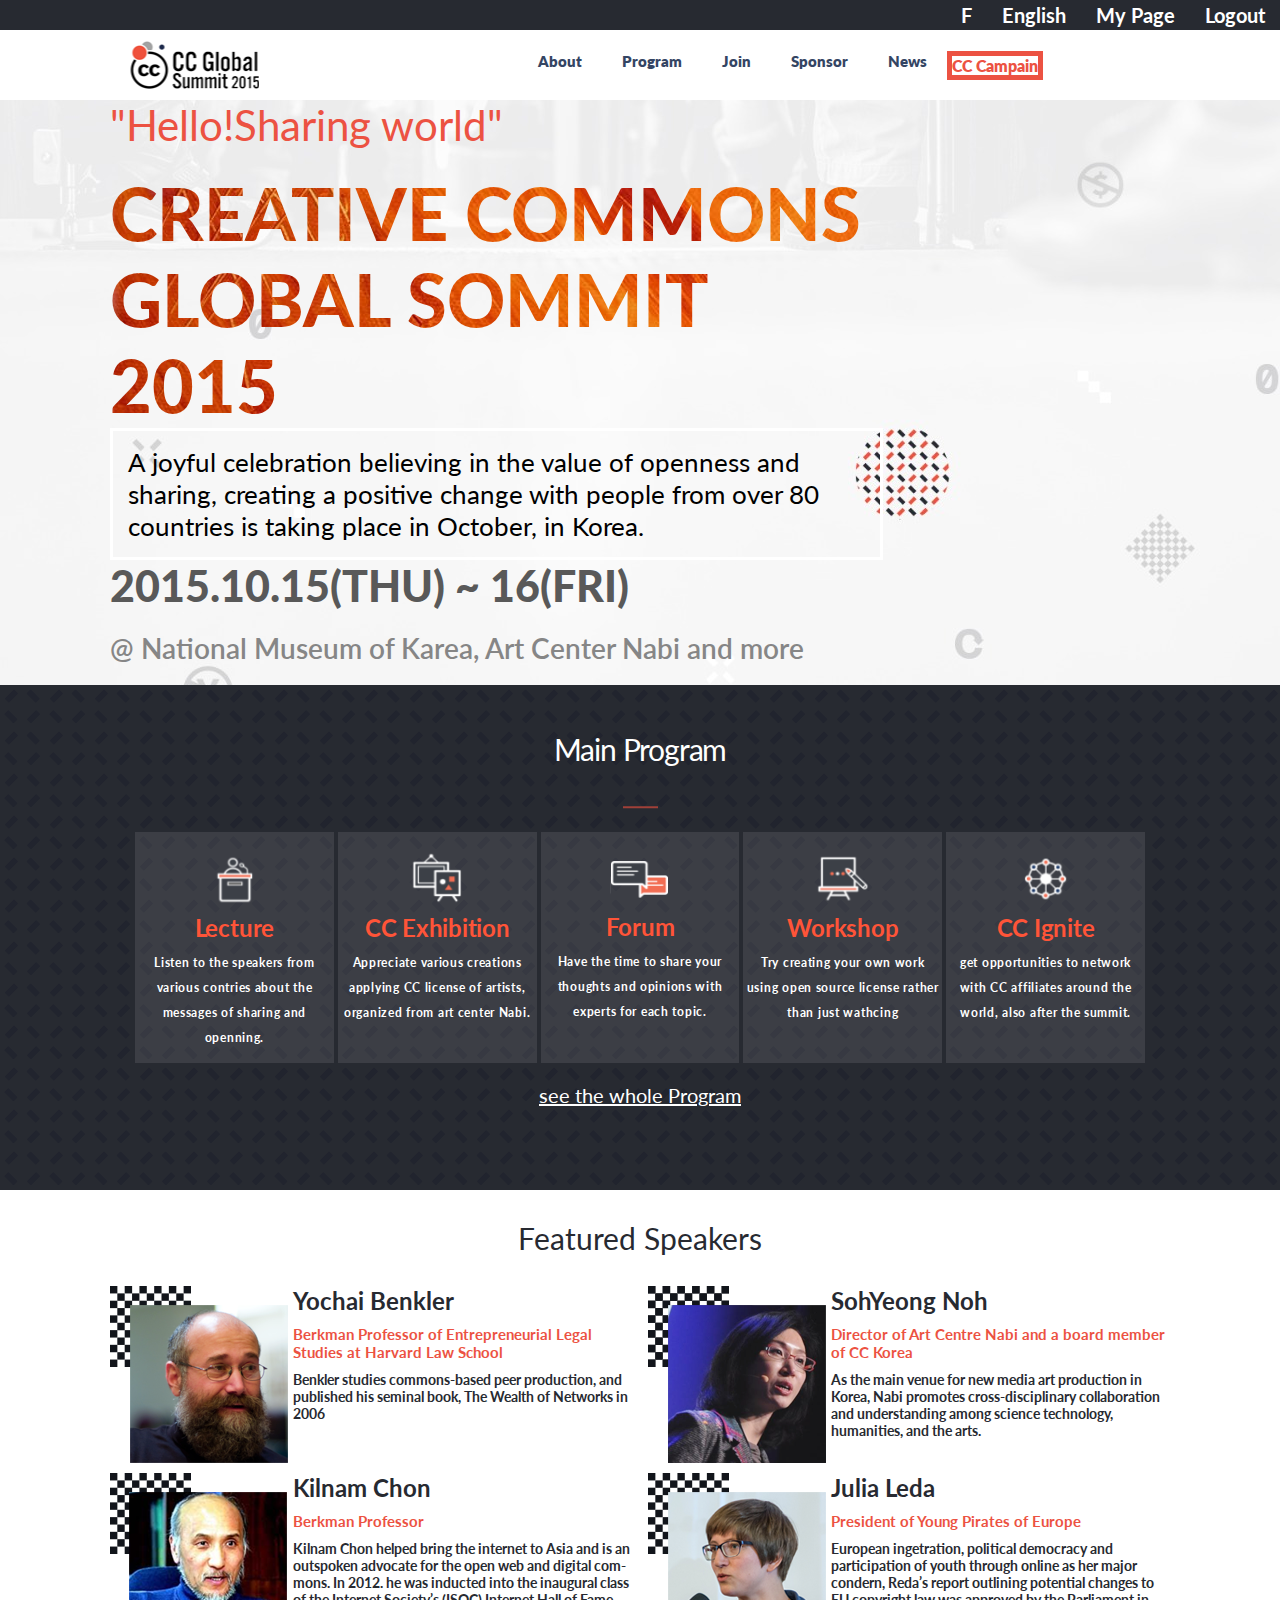
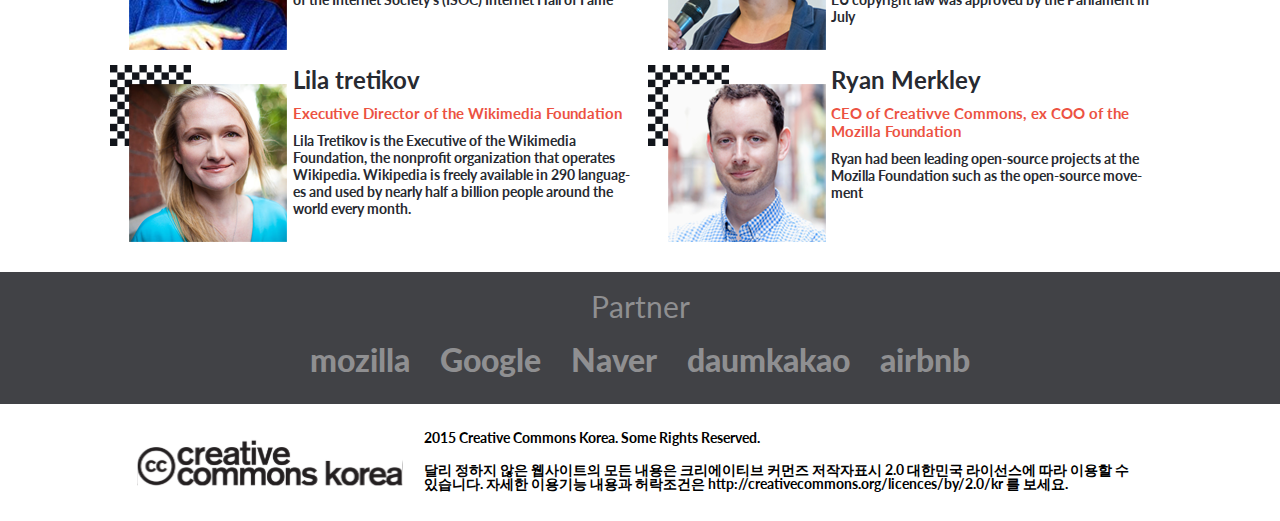
==== commit 91ec9cef: "fix footer" ====
--- a/index.html
+++ b/index.html
@@ -15,7 +15,7 @@
     <header>
 
         <nav class="fixed-nav">
-            <div class="container">
+            <!-- <div class="container"> -->
                 <ul>
                     <li><a href="#">
                             <h1>F</h1>
@@ -31,7 +31,7 @@
                             <h1>Logout</h1>
                         </a></li>
                 </ul>
-            </div>
+            <!-- </div> -->
         </nav>
 
 
@@ -39,7 +39,7 @@
 
         <nav class="nav-bar">
             <!-- <div class="container"> -->
-                <a href="index.html"><img class="logo" src="images/cck-logo1 1.svg" alt="Logo"></a>
+                <a href="index.html"><img class="logo" src="images/logo.png" alt="Logo"></a>
                 <div class="nav-menu">
                     <ul class="nav-links">
                         <li><a href="about.html">About</a></li>
--- a/style.css
+++ b/style.css
@@ -32,18 +32,27 @@
     /* position: fixed; */
   }
 
+  /* .fixed-nav .container {
+    display: flex;
+    justify-content: flex-end;
+  } */
+
   .fixed-nav img {
     width: 1%;
   }
 
   .fixed-nav ul {
     display: flex;
+    gap: 15px;
+    font-size: 14px;
+    font-weight: 400;
     list-style-type: none;
   }
 
   .fixed-nav ul a {
-    display: flex;
-    padding: 0 10px 0 0;
+    font-size: 10px;
+    display: flex;
+    padding: 0 15px 0 0;
     text-decoration: none;
     color: #fff;
   }
@@ -62,7 +71,8 @@
   .nav-bar .logo {
     display: flex;
     justify-content: flex-start;
-    margin-right: 30px;
+    /* margin-right: 30px; */
+    width: 50%;
   }
 
   .nav-bar ul {
@@ -74,7 +84,7 @@
     padding: 10px;
     margin: 0 10px;
     color: #344563;
-    font-size: 16px;
+    font-size: 15px;
     font-weight: 800;
     text-decoration: none;
     line-height: 17px;
@@ -96,7 +106,8 @@
     font-size: 16px;
     font-weight: 800;
     color: #ec5242;
-    border: 3px solid #ec5242;
+    background-color: #fff;
+    border: 5px solid #ec5242;
   }
 
   .nav-menu {
@@ -624,6 +635,10 @@
 
   .footer2 img {
     width: 50%;
+  }
+
+  .footer2 .xx {
+    display: none;
   }
 
   .foter2-para {
@@ -1302,6 +1317,10 @@
     padding: 20px 0;
   }
 
+  .footer2 .zz {
+    display: none;
+  }
+
   .foter2-para .p1 {
     display: flex;
     font-size: 14px;
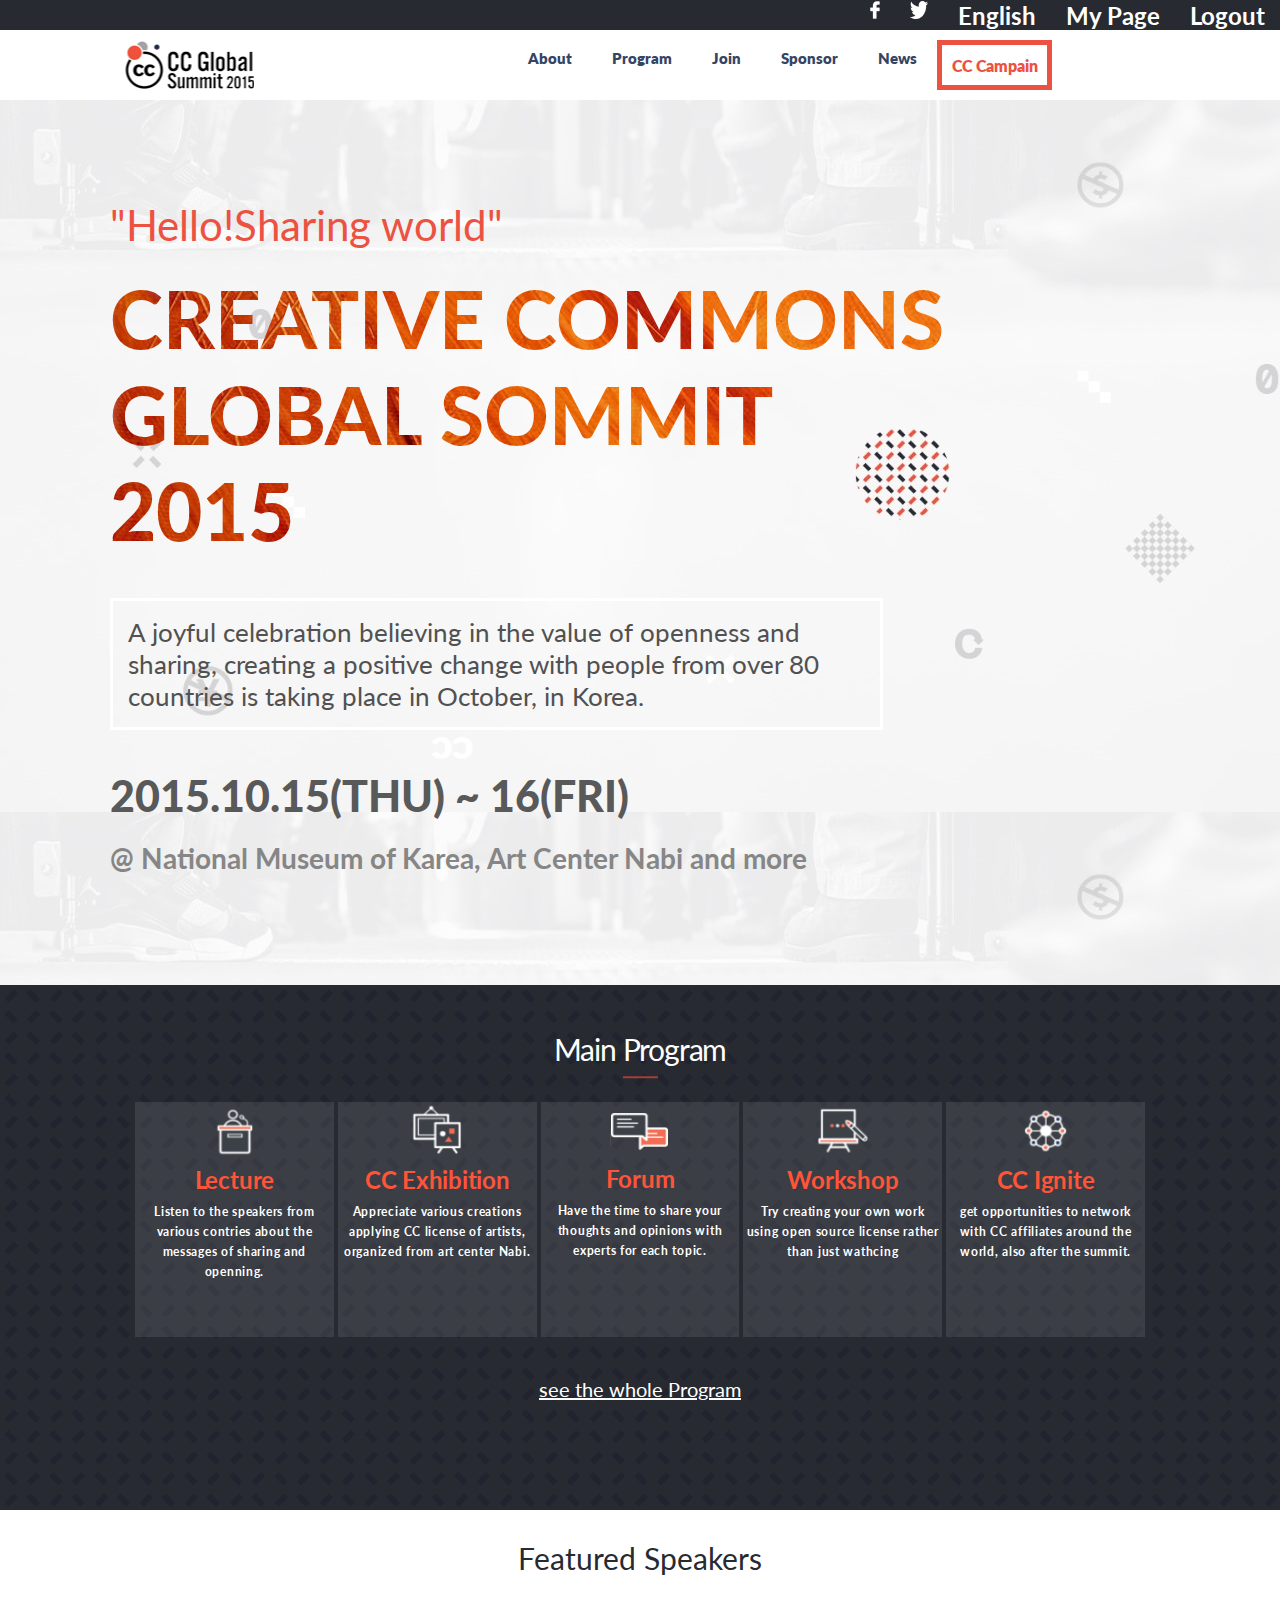
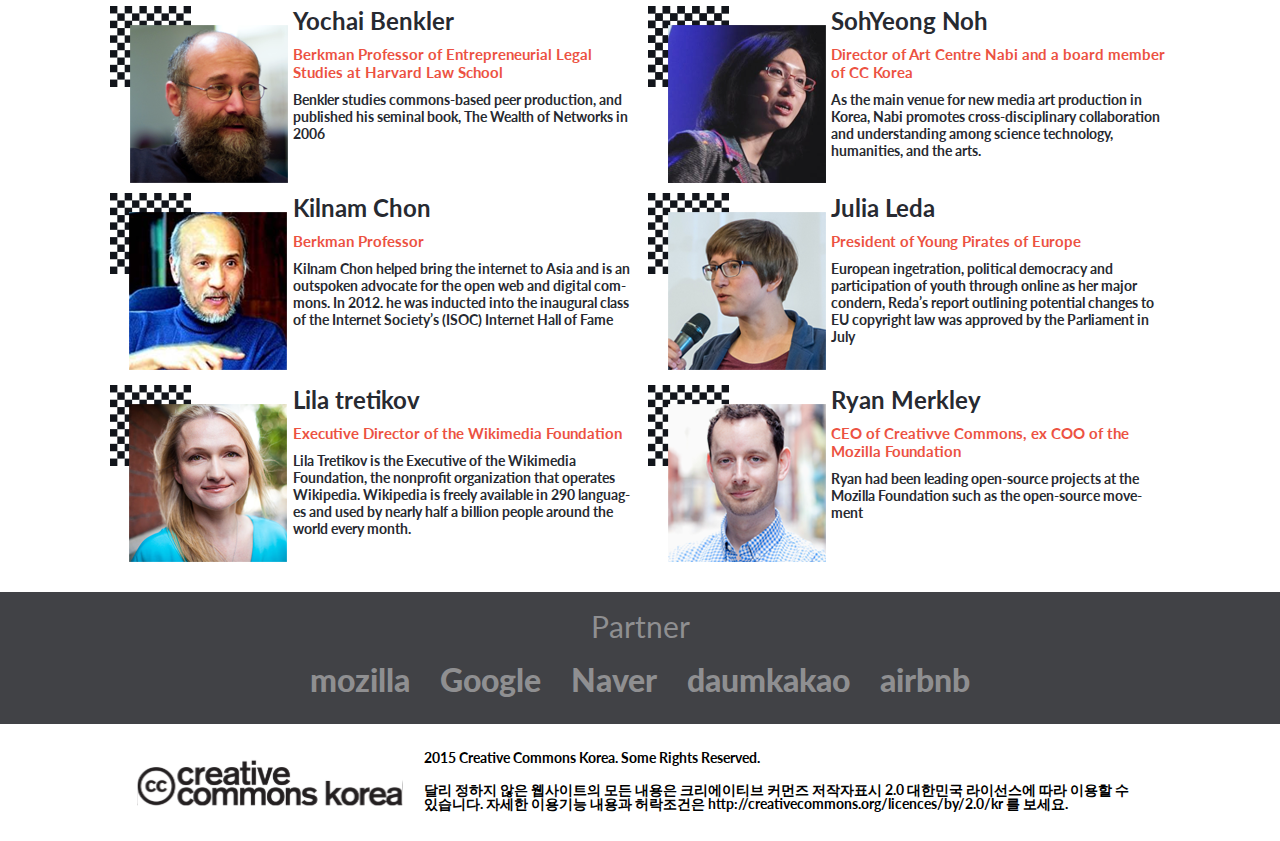
==== commit b1f15794: "fix changes for desktop version" ====
--- a/index.html
+++ b/index.html
@@ -17,10 +17,8 @@
         <nav class="fixed-nav">
             <!-- <div class="container"> -->
                 <ul>
-                    <li><a href="#">
-                            <h1>F</h1>
-                        </a></li>
-                    <!-- <li><a href="#"><img src="images/twitterlogooutline_80724.png"></a></li> -->
+                    <li><a href="#"><img src="images/Rectangle.png" alt="face book"></a></li>
+                    <li><a href="#"><img src="images/twitter.png" alt="twitter"></a></li>
                     <li><a href="#">
                             <h1>English</h1>
                         </a></li>
@@ -113,7 +111,7 @@
                     <p>get opportunities to network with CC affiliates around the world, also after the summit.</p>
                 </div>
             </div>
-            <a>see the whole Program</a>
+            <a href="#">see the whole Program</a>
             <button class="join">Join CC Global Summit 2015</button>
         </div>
         </div>
--- a/style.css
+++ b/style.css
@@ -38,7 +38,7 @@
   } */
 
   .fixed-nav img {
-    width: 1%;
+    width: 100%;
   }
 
   .fixed-nav ul {
@@ -49,8 +49,36 @@
     list-style-type: none;
   }
 
+  .fixed-nav ul li {
+    justify-content: space-evenly;
+  }
+
+  .main-program a {
+    text-decoration: underline;
+    font-size: 20px;
+    font-weight: 400;
+    margin-top: 25px;
+    color: #fff;
+  }
+
+  .grid3 a {
+    text-decoration: none;
+    color: #8f8f91;
+    font-size: 32px;
+    font-weight: 900;
+  }
+
+  .grid2 a {
+    text-decoration: none;
+    color: #8f8f91;
+    font-size: 21px;
+    font-weight: 1000;
+    padding-bottom: 25px;
+  }
+
   .fixed-nav ul a {
-    font-size: 10px;
+    font-size: 12px;
+    font-weight: 400;
     display: flex;
     padding: 0 15px 0 0;
     text-decoration: none;
@@ -60,6 +88,7 @@
   .nav-bar {
     display: flex;
     justify-content: space-evenly;
+
     /* position: fixed; */
     height: 70px;
     width: 100%;
@@ -71,6 +100,7 @@
   .nav-bar .logo {
     display: flex;
     justify-content: flex-start;
+
     /* margin-right: 30px; */
     width: 50%;
   }
@@ -81,6 +111,7 @@
   }
 
   .nav-bar ul a {
+    display: flex;
     padding: 10px;
     margin: 0 10px;
     color: #344563;
@@ -91,8 +122,8 @@
   }
 
   .nav-bar ul a:hover {
-    color: #ec5242;
-    background-color: #291a18;
+    color: orange;
+    /* background-color: #291a18; */
     cursor: pointer;
     font-size: 20px;
     transition: 0.5s ease-in-out;
@@ -105,9 +136,11 @@
   .nav-bar .CC {
     font-size: 16px;
     font-weight: 800;
+    width: 115px;
     color: #ec5242;
     background-color: #fff;
     border: 5px solid #ec5242;
+    height: 50px;
   }
 
   .nav-menu {
@@ -129,6 +162,7 @@
   .main-items .container {
     display: flex;
     flex-direction: column;
+
     /* justify-content: start; */
     align-items: flex-start;
     height: 100%;
@@ -139,14 +173,15 @@
     font-weight: 400;
     color: #ec5242;
     padding-bottom: 20px;
-    /* margin: 20px 0 0 72px; */
+    padding-top: 100px;
   }
 
   .main-items h2 {
     color: transparent;
-    font-size: 72px;
-    font-weight: 1000;
-    margin: 0 287px 0 0;
+    font-size: 80px;
+    font-weight: 900;
+    padding-bottom: 40px;
+    margin: 0 202px 0 0;
     -webkit-background-clip: text;
 
     /* background-clip: border-box; */
@@ -162,6 +197,7 @@
 
   .first-pragraph p {
     padding: 15px;
+    color: #515151;
   }
 
   .main-items h3 {
@@ -169,14 +205,15 @@
     font-weight: 900;
     color: #595959;
     padding-bottom: 20px;
+    padding-top: 40px;
     margin: 0 287px 0 0;
   }
 
   .main-items h4 {
     font-size: 28px;
-    font-weight: 600;
+    font-weight: 700;
     color: #868686;
-    padding-bottom: 20px;
+    padding-bottom: 110px;
     margin: 0 287px 0 0;
   }
 
@@ -187,7 +224,7 @@
     text-align: center;
     color: #fff;
     align-items: center;
-    height: 505px;
+    height: 525px;
     background-image: url(images/pattern_bg.png);
   }
 
@@ -198,14 +235,14 @@
     line-height: 28px;
     letter-spacing: -0.04em;
     text-align: center;
-    padding: 50px 0 30px 0;
+    padding: 50px 0 0 0;
   }
 
   .prog-sec {
     display: flex;
     gap: 4px;
     font-size: 15px;
-    margin: 20px 25px 20px 25px;
+    margin: 20px 25px 40px 25px;
     align-items: center;
     justify-content: center;
     text-align: left;
@@ -217,15 +254,17 @@
     gap: 10px;
     font-size: 10px;
     width: 100%;
-    padding: 20px 0 0 0;
-    align-items: center;
-
-    /* justify-content: center; */
+    /* padding: 20px 0 0 0; */
+    align-items: center;
     text-align: center;
     justify-items: center;
     background-color: rgba(211, 211, 211, 0.12);
-    height: 231px;
-  
+    height: 235px;
+    border: 2px solid transparent;
+  }
+
+  .prog-items:hover {
+    border: 2px solid #fff;
   }
 
   .prog-items h2 {
@@ -240,20 +279,13 @@
   .prog-items p {
     font-size: 12px;
     font-weight: 700;
-    line-height: 25px;
+    line-height: 20px;
     letter-spacing: 0.06em;
     text-align: center;
   }
 
   .join {
     display: none;
-  }
-
-  .main-program a {
-    text-decoration: underline;
-    font-size: 20px;
-    font-weight: 400;
-    margin-top: 25px;
   }
 
   .featured {
@@ -297,6 +329,13 @@
     list-style: none;
   }
 
+  .about-page h2 {
+    font-size: 3rem;
+    font-weight: 900;
+    text-align: center;
+    color: #ec5242;
+  }
+
   .featured-speakers ul h2 {
     font-size: 24px;
     font-weight: 700;
@@ -368,6 +407,7 @@
 
     /* height: 100vh; */
     flex-direction: column;
+
     /* margin-top: 50px; */
     background-color: #fff;
   }
@@ -377,6 +417,7 @@
     justify-content: center;
     justify-items: center;
     text-align: center;
+
     /* height: 30vh; */
     display: flex;
     background-image: url(images/desktop-about-bg_img.jpg);
@@ -398,13 +439,6 @@
     color: #ec5242;
   }
 
-  .about-page h2 {
-    font-size: 2.5rem;
-    font-weight: 900;
-    text-align: center;
-    color: #ec5242;
-  }
-
   .about-page h3 {
     font-size: 12px;
     font-weight: 400;
@@ -423,6 +457,7 @@
     text-align: center;
     line-height: 25px;
     gap: 15px;
+
     /* width: 75%; */
   }
 
@@ -474,7 +509,7 @@
     font-size: 30px;
     font-weight: 700;
     line-height: 28px;
-    padding: 50px 72px 20px 72px;
+    padding: 50px 72px 0 72px;
     color: #2c2c2c;
   }
 
@@ -490,13 +525,14 @@
     font-size: 16px;
     font-weight: 700;
     line-height: 21px;
-    padding: 20px 10px 20px 10px;
+    padding: 20px 32px 35px 32px;
+    color: #838383;
   }
 
   .about-logo .aboutLogo {
     margin: 0 auto;
-    width: 400px;
-    padding: 50px 60px;
+    width: 450px;
+    /* padding: 50px 60px; */
     border: 3px solid #f7f7f7;
   }
 
@@ -509,13 +545,19 @@
     justify-content: center;
     background-color: #fff;
     border-top: 1px solid #7a7a7a;
+  }
+
+  .prev-summit .prev-summitImg2 {
+    display: flex;
+    width: 100%;
+    gap: 25px;
+    padding-bottom: 35px;
   }
 
   .prev-summit h5 {
     font-size: 30px;
     font-weight: 700;
     line-height: 28px;
-    padding-bottom: 25px;
     padding-top: 50px;
   }
 
@@ -561,13 +603,6 @@
     padding-bottom: 25px;
   }
 
-  .grid3 a {
-    text-decoration: none;
-    color: #8f8f91;
-    font-size: 32px;
-    font-weight: 900;
-  }
-
   .grid2 {
     display: grid;
     grid-template-columns: 1fr 1fr;
@@ -575,18 +610,10 @@
     padding-bottom: 25px;
   }
 
-  .grid2 a {
-    text-decoration: none;
-    color: #8f8f91;
-    font-size: 21px;
-    font-weight: 1000;
-    padding-bottom: 25px;
-  }
-
-.main-footer {
-  width: 100%;
-  background-color: #fff;
-}
+  .main-footer {
+    width: 100%;
+    background-color: #fff;
+  }
 
   .footer {
     display: flex;
@@ -604,7 +631,6 @@
 
   .foter-para {
     display: grid;
-    display: grid;
     gap: 15px;
   }
 
@@ -626,10 +652,9 @@
   .footer2 {
     display: flex;
     grid-template-columns: 1fr 1fr;
-    
     width: 100%;
     gap: 20px;
-    padding: 27px;
+    padding: 50px;
     text-align: left;
   }
 
@@ -642,7 +667,6 @@
   }
 
   .foter2-para {
-    display: grid;
     display: grid;
     gap: 15px;
   }
@@ -666,6 +690,7 @@
 
   .container {
     max-width: 768px;
+
     /* margin: 0 auto; */
     padding: 0 20px;
   }
@@ -689,6 +714,25 @@
     list-style-type: none;
   }
 
+  .main-program a {
+    display: none;
+  }
+
+  .grid3 a {
+    text-decoration: none;
+    color: #6a778f;
+    font-size: 21px;
+    font-weight: 1000;
+  }
+
+  .grid2 a {
+    text-decoration: none;
+    color: #344563;
+    font-size: 21px;
+    font-weight: 1000;
+    padding-bottom: 25px;
+  }
+
   .fixed-nav ul a {
     display: flex;
     padding: 0 10px 0 0;
@@ -705,6 +749,7 @@
     background-color: #fff;
     align-items: center;
     justify-content: start;
+
     /* height: 100%; */
   }
 
@@ -812,12 +857,10 @@
   }
 
   .main-items h2 {
-    color: #ec5242;
     font-size: 28px;
     font-weight: 1000;
     color: transparent;
     padding-top: 10px;
-    font-weight: 1000;
     margin: 0 35px 0 0;
     -webkit-background-clip: text;
     background-image: url(images/orangebg.jpg);
@@ -847,7 +890,6 @@
     padding-bottom: 60px;
   }
 
-
   .main-program {
     background-color: #272a31;
     display: flex;
@@ -864,14 +906,9 @@
     font-weight: 400;
     line-height: 28px;
     letter-spacing: -0.04em;
-    text-align: left;
     padding-bottom: 15px;
     padding-top: 30px;
     text-align: center;
-  }
-
-  .main-program a {
-    display: none;
   }
 
   .prog-sec {
@@ -907,6 +944,7 @@
     gap: 2%;
     font-size: 15px;
     width: 100%;
+
     /* padding: 0 5px 0 5px; */
     align-items: center;
     justify-content: center;
@@ -997,33 +1035,33 @@
     list-style: none;
   }
 
-  .featured-speakers2 ul h2 {
-    font-size: 15px;
-    font-weight: 700;
-    color: #272a31;
-  }
-
-  .featured-speakers2 .p1 {
-    font-size: 10px;
-    font-weight: 700;
-    color: #ec5242;
-    text-align: left;
-    padding-top: 10px;
-  }
-
-  .featured-speakers2 .p2 {
-    font-size: 10px;
-    font-weight: 700;
-    color: #272a31;
-    text-align: left;
-    padding-top: 10px;
-  }
-
   .about-page h2 {
     font-size: 28px;
     font-weight: 1000;
     text-align: left;
     color: #ec5242;
+  }
+
+  .featured-speakers2 ul h2 {
+    font-size: 15px;
+    font-weight: 700;
+    color: #272a31;
+  }
+
+  .featured-speakers2 .p1 {
+    font-size: 10px;
+    font-weight: 700;
+    color: #ec5242;
+    text-align: left;
+    padding-top: 10px;
+  }
+
+  .featured-speakers2 .p2 {
+    font-size: 10px;
+    font-weight: 700;
+    color: #272a31;
+    text-align: left;
+    padding-top: 10px;
   }
 
   .featured-speakers ul h2 {
@@ -1066,6 +1104,7 @@
     width: 100%;
     height: 100vh;
     flex-direction: column;
+
     /* margin-top: 50px; */
     background-color: #fff;
   }
@@ -1119,6 +1158,7 @@
     text-align: center;
     color: #344563;
     line-height: 25px;
+
     /* background-color: #d3d3d3; */
   }
 
@@ -1129,6 +1169,7 @@
     align-items: center;
     text-align: center;
     color: #344563;
+
     /* margin: 10px 35px 0 35px; */
     line-height: 25px;
   }
@@ -1241,13 +1282,6 @@
     gap: 35px;
   }
 
-  .grid3 a {
-    text-decoration: none;
-    color: #6a778f;
-    font-size: 21px;
-    font-weight: 1000;
-  }
-
   .grid2 {
     display: grid;
     grid-template-columns: 1fr 1fr;
@@ -1255,21 +1289,13 @@
     padding-bottom: 25px;
   }
 
-  .grid2 a {
-    text-decoration: none;
-    color: #344563;
-    font-size: 21px;
-    font-weight: 1000;
-    padding-bottom: 25px;
-  }
-
   .partner2 {
     display: flex;
     flex-direction: column;
     background-color: #272a31;
     text-align: center;
   }
-  
+
   .partner2 h6 {
     color: #fff;
     font-size: 16px;
@@ -1331,4 +1357,3 @@
     display: none;
   }
 }
-
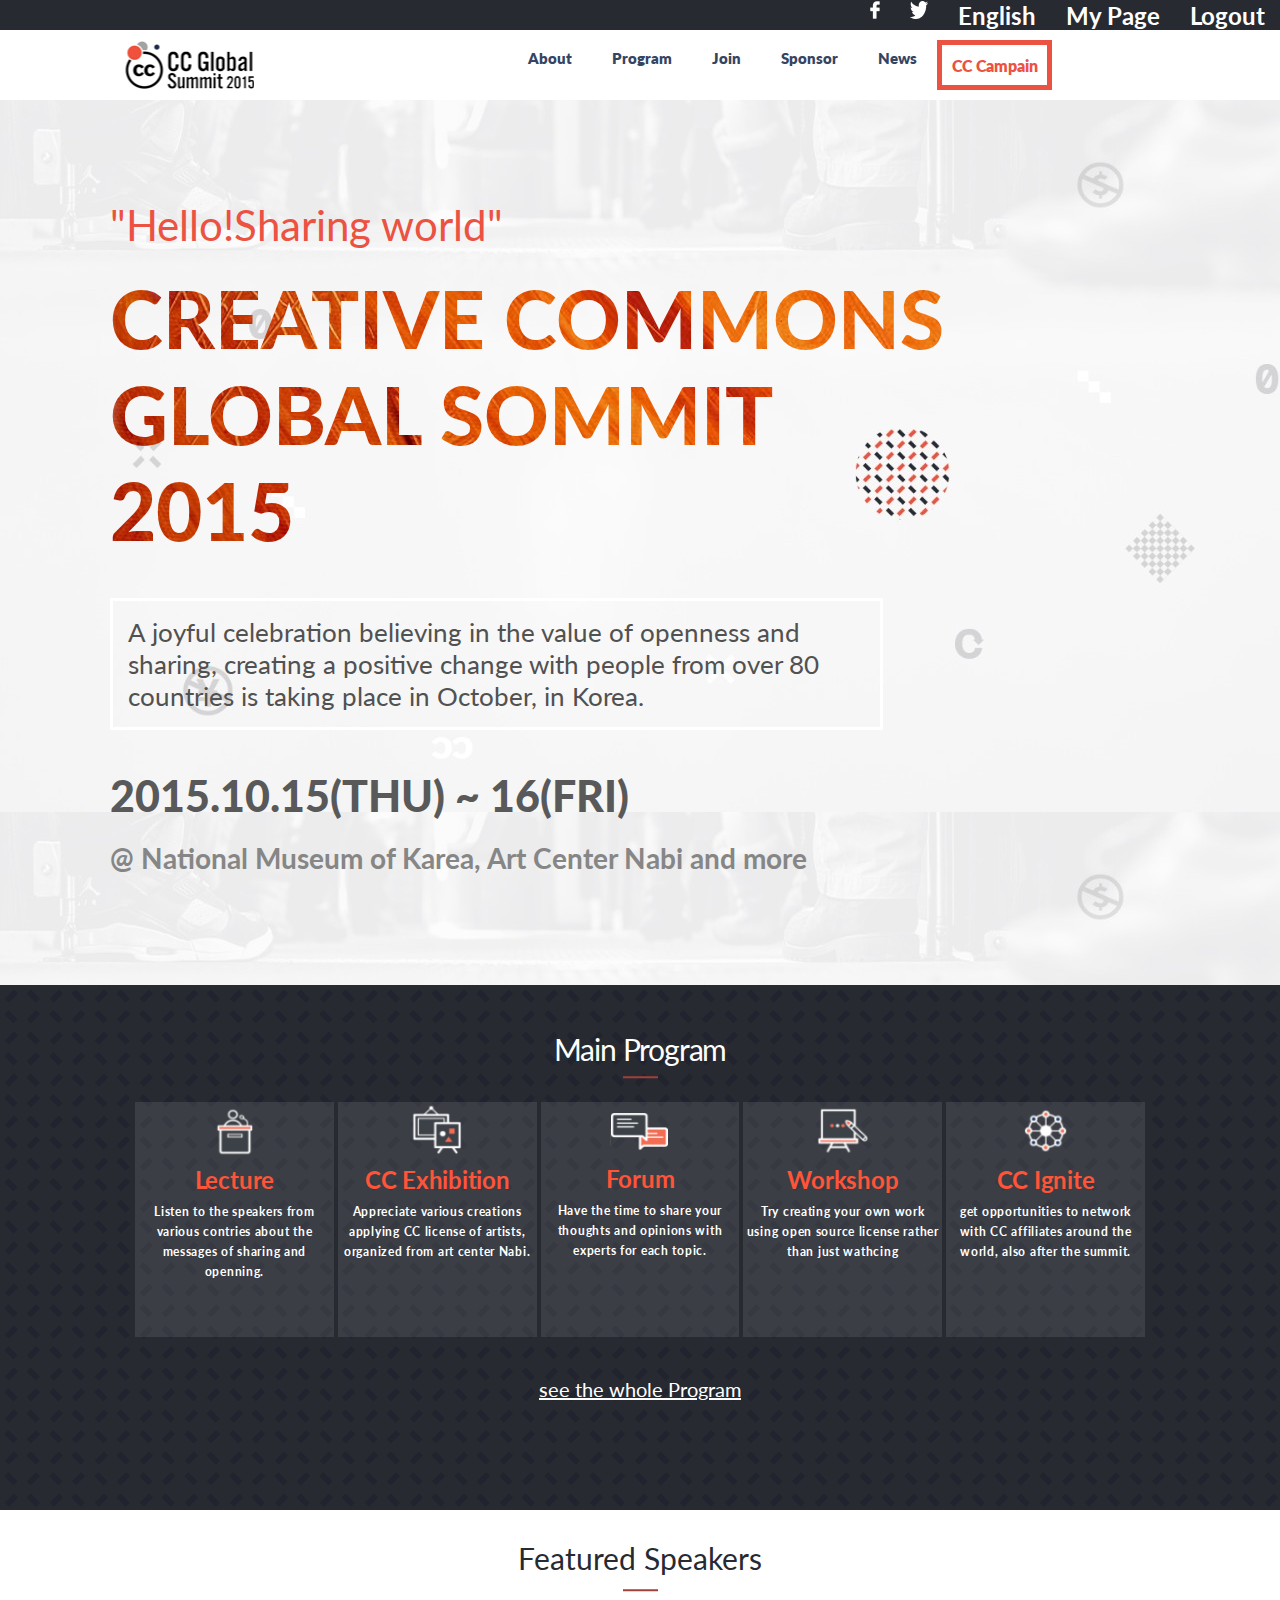
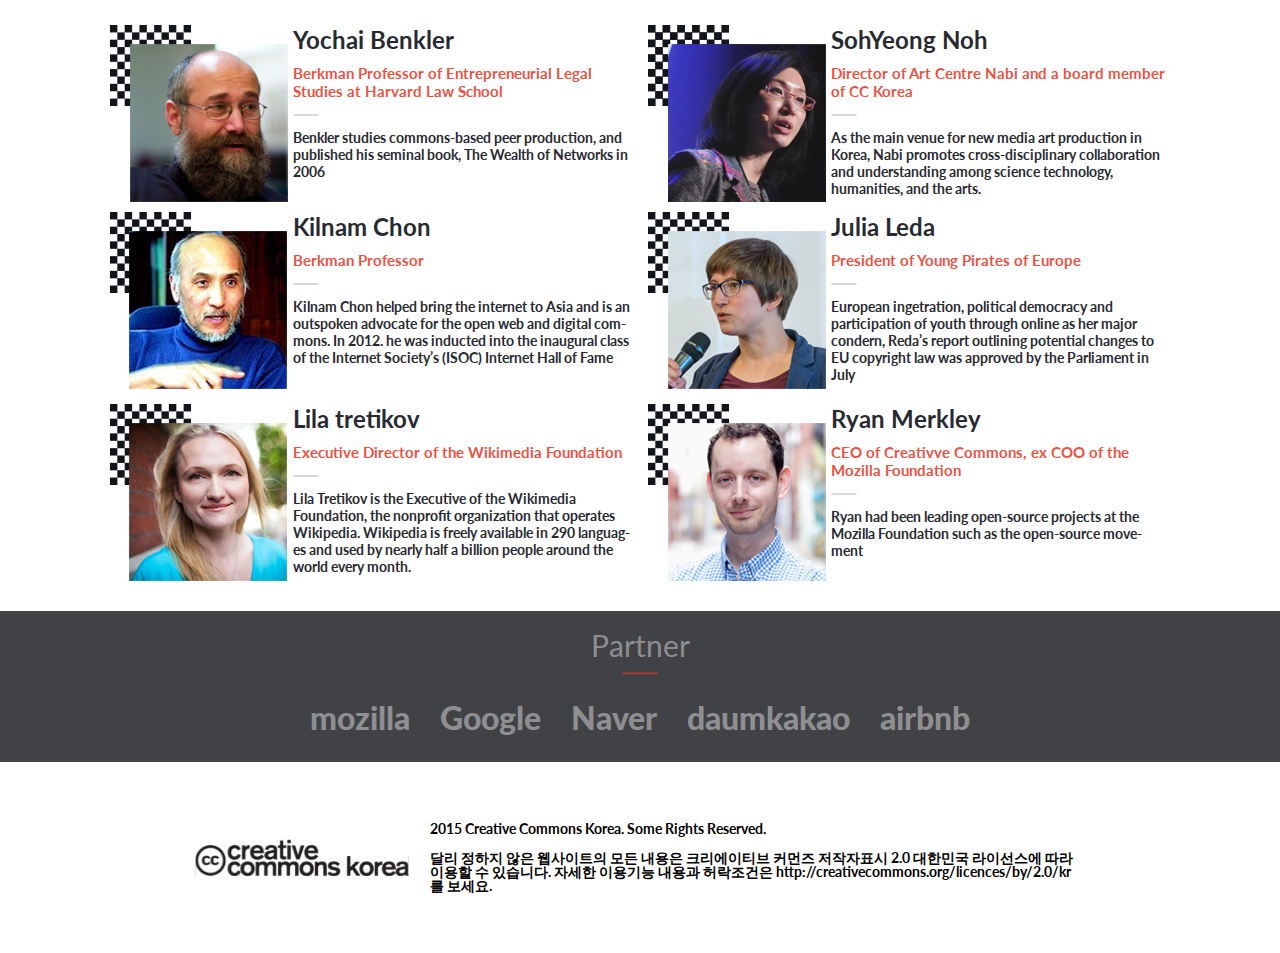
==== commit 6e8bc6a7: "fix required changes" ====
--- a/index.html
+++ b/index.html
@@ -12,52 +12,53 @@
 </head>
 
 <body>
-    <header>
+    
+    <main class="main">
+        <header>
 
-        <nav class="fixed-nav">
-            <!-- <div class="container"> -->
-                <ul>
-                    <li><a href="#"><img src="images/Rectangle.png" alt="face book"></a></li>
-                    <li><a href="#"><img src="images/twitter.png" alt="twitter"></a></li>
-                    <li><a href="#">
-                            <h1>English</h1>
-                        </a></li>
-                    <li><a href="#">
-                            <h1>My Page</h1>
-                        </a></li>
-                    <li><a href="#">
-                            <h1>Logout</h1>
-                        </a></li>
-                </ul>
-            <!-- </div> -->
-        </nav>
-
-
-
-
-        <nav class="nav-bar">
-            <!-- <div class="container"> -->
-                <a href="index.html"><img class="logo" src="images/logo.png" alt="Logo"></a>
-                <div class="nav-menu">
-                    <ul class="nav-links">
-                        <li><a href="about.html">About</a></li>
-                        <li><a href="#">Program</a></li>
-                        <li><a href="#">Join</a></li>
-                        <li><a href="#">Sponsor</a></li>
-                        <li><a href="#">News</a></li>
-                        <button class="CC">CC Campain</button>
+            <nav class="fixed-nav">
+                <!-- <div class="container"> -->
+                    <ul>
+                        <li><a href="#"><img src="images/Rectangle.png" alt="face book"></a></li>
+                        <li><a href="#"><img src="images/twitter.png" alt="twitter"></a></li>
+                        <li><a href="#">
+                                <h1>English</h1>
+                            </a></li>
+                        <li><a href="#">
+                                <h1>My Page</h1>
+                            </a></li>
+                        <li><a href="#">
+                                <h1>Logout</h1>
+                            </a></li>
                     </ul>
-                </div>
-
-                <div class="humburger">
-                    <span class="bar"></span>
-                    <span class="bar"></span>
-                    <span class="bar"></span>
-                </div>
-            <!-- </div> -->
-        </nav>
-    </header>
-    <main class="main">
+                <!-- </div> -->
+            </nav>
+    
+    
+    
+    
+            <nav class="nav-bar">
+                <!-- <div class="container"> -->
+                    <a href="index.html"><img class="logo" src="images/logo.png" alt="Logo"></a>
+                    <div class="nav-menu">
+                        <ul class="nav-links">
+                            <li><a href="about.html">About</a></li>
+                            <li><a href="#">Program</a></li>
+                            <li><a href="#">Join</a></li>
+                            <li><a href="#">Sponsor</a></li>
+                            <li><a href="#">News</a></li>
+                            <button class="CC">CC Campain</button>
+                        </ul>
+                    </div>
+   
+                    <div class="humburger">
+                        <span class="bar"></span>
+                        <span class="bar"></span>
+                        <span class="bar"></span>
+                    </div>
+                <!-- </div> -->
+            </nav>
+        </header>
         <div class="main-items">
             
             <div class="container">
@@ -119,6 +120,7 @@
         <div class="featured">
             <div class="container">
             <h1>Featured Speakers</h1>
+            <img src="images/title_underline.svg" alt="underline">
             <div class="featured-items">
 
                 <div class="featured-speakers">                    
@@ -132,6 +134,7 @@
             <div class="partner">
                 <div class="container">
                     <h6>Partner</h6>
+                    <img src="images/title_underline.svg" alt="underline">
                 <div class="grid3">
                     <a href="#">mozilla</a>
                     <a href="#">Google</a>
--- a/style.css
+++ b/style.css
@@ -123,6 +123,7 @@
 
   .nav-bar ul a:hover {
     color: orange;
+
     /* background-color: #291a18; */
     cursor: pointer;
     font-size: 20px;
@@ -254,6 +255,7 @@
     gap: 10px;
     font-size: 10px;
     width: 100%;
+
     /* padding: 20px 0 0 0; */
     align-items: center;
     text-align: center;
@@ -295,6 +297,7 @@
     display: flex;
     flex-direction: column;
     align-items: center;
+    text-align: center;
   }
 
   .featured h1 {
@@ -310,6 +313,7 @@
     grid-template-columns: 1fr;
     padding: 30px 0;
     gap: 10px;
+    text-align: left;
   }
 
   .featured-speakers {
@@ -532,6 +536,7 @@
   .about-logo .aboutLogo {
     margin: 0 auto;
     width: 450px;
+
     /* padding: 50px 60px; */
     border: 3px solid #f7f7f7;
   }
@@ -591,7 +596,7 @@
     font-weight: 400;
     line-height: 28px;
     padding-top: 20px;
-    padding-bottom: 20px;
+    /* padding-bottom: 20px; */
     color: #8f8f91;
   }
 
@@ -601,6 +606,7 @@
     gap: 30px;
     justify-content: space-between;
     padding-bottom: 25px;
+    padding-top: 20px;
   }
 
   .grid2 {
@@ -621,7 +627,7 @@
     background-color: #fff;
     width: 100%;
     gap: 20px;
-    padding: 27px;
+    padding: 60px 85px;
     text-align: left;
   }
 
@@ -746,7 +752,8 @@
     height: 50px;
     width: 100%;
     padding: 20px 0 20px 40px;
-    background-color: #fff;
+
+    /* background-color: #fff; */
     align-items: center;
     justify-content: start;
 
@@ -841,7 +848,7 @@
   }
 
   .main {
-    padding: 50px 0 0 0;
+    /* padding: 50px 0 0 0; */
   }
 
   .main-items {
@@ -851,7 +858,7 @@
 
   .main-items h1 {
     color: #ec5242;
-    padding-top: 50px;
+    padding-top: 110px;
     font-size: 20px;
     font-weight: 400;
   }
@@ -870,8 +877,9 @@
     border: #fff solid 3px;
     margin: 20px 0;
     padding: 0 15px;
-    font-size: 14px;
-    font-weight: 400;
+    font-size: 12px;
+    font-weight: 400;
+    color: #515151;
   }
 
   .first-pragraph p {
@@ -879,15 +887,16 @@
   }
 
   .main-items h3 {
-    font-size: 23px;
+    font-size: 20px;
     font-weight: 900;
-    padding-bottom: 15px;
+    padding: 15px 0;
   }
 
   .main-items h4 {
-    font-size: 15px;
-    font-weight: 500;
+    font-size: 13px;
+    font-weight: 700;
     padding-bottom: 60px;
+    color: #868686;
   }
 
   .main-program {
@@ -906,7 +915,8 @@
     font-weight: 400;
     line-height: 28px;
     letter-spacing: -0.04em;
-    padding-bottom: 15px;
+
+    /* padding-bottom: 15px; */
     padding-top: 30px;
     text-align: center;
   }
@@ -978,21 +988,26 @@
 
   .featured {
     background-color: #fff;
-    margin-top: 20px;
-    display: flex;
-    flex-direction: column;
-    align-items: center;
+    padding-top: 20px;
+    display: flex;
+    flex-direction: column;
+    align-items: center;
+    text-align: center;
   }
 
   .featured h1 {
     font-size: 20px;
     font-weight: 400;
-    color: #272a31;
+    color: #000;
+    text-align: center;
+    padding: 30px 0 0 0;
   }
 
   .featured-items {
     display: grid;
-    gap: 10px;
+    gap: 25px;
+    text-align: left;
+    padding-top: 30px;
   }
 
   .featured-speakers {
@@ -1004,7 +1019,7 @@
   .featured-speakers .grid {
     display: grid;
     grid-template-columns: 1fr 3fr;
-    gap: 5px;
+    gap: 8px;
   }
 
   .featured-speakers ul {
@@ -1089,10 +1104,12 @@
   .more {
     background-color: #fff;
     color: #272a31;
-    width: 90%;
-    margin-left: 5%;
+    width: 96%;
+    margin-left: 2%;
     height: 50px;
     margin-bottom: 30px;
+    border-radius: 8px;
+    border: 1px solid #868686;
   }
 
   .more.active {
@@ -1104,19 +1121,15 @@
     width: 100%;
     height: 100vh;
     flex-direction: column;
-
-    /* margin-top: 50px; */
-    background-color: #fff;
   }
 
   .about-page .first {
-    margin-top: 60px;
     text-align: center;
     background-image: url(images/desktop-about-bg_img.jpg);
   }
 
   .about-page .head {
-    padding: 10px 10px 0 10px;
+    padding: 50px 10px 0 10px;
   }
 
   .head h1 {
@@ -1139,7 +1152,7 @@
   }
 
   .about-page .paragraph {
-    margin: 20px 10px 20px 10px;
+    margin: 32px 10px 25px 10px;
     font-size: 14px;
     font-weight: 400;
     text-align: center;
@@ -1164,24 +1177,25 @@
 
   .con p {
     display: flex;
-    font-size: 15px;
-    font-weight: 500;
-    align-items: center;
-    text-align: center;
-    color: #344563;
+    font-size: 12px;
+    font-weight: 700;
+    align-items: center;
+    text-align: center;
+    color: #7a7a7a;
 
     /* margin: 10px 35px 0 35px; */
     line-height: 25px;
+    padding: 0 12px;
   }
 
   .con h3 {
     display: flex;
-    font-size: 14px;
-    font-weight: 900;
-    align-items: center;
-    text-align: center;
-    color: #344563;
-    margin: 0 30px 10px 30px;
+    font-size: 12px;
+    font-weight: 800;
+    align-items: center;
+    text-align: center;
+    color: #5f5f5f;
+    margin: 0 30px 25px 30px;
     line-height: 25px;
     letter-spacing: 0.02em;
     text-decoration-line: underline;
@@ -1199,14 +1213,15 @@
     font-size: 20px;
     font-weight: 700;
     line-height: 28px;
-    padding: 20px 40px 0 40px;
+    padding: 25px 40px 0 40px;
   }
 
   .about-logo p {
-    font-size: 14px;
-    font-weight: 500;
+    font-size: 16px;
+    font-weight: 700;
     line-height: 21px;
-    padding: 15px 10px 20px 10px;
+    padding: 15px 10px 35px 10px;
+    color: #838383;
   }
 
   .about-logo .p7 {
@@ -1215,7 +1230,7 @@
 
   .about-logo .aboutLogo {
     width: 100%;
-    padding-bottom: 15px;
+    padding-bottom: 25px;
   }
 
   .prev-summit {
@@ -1232,7 +1247,7 @@
     font-size: 20px;
     font-weight: 700;
     line-height: 28px;
-    padding-bottom: 10px;
+    color: #2c2c2c;
   }
 
   .prev-summit p {
@@ -1240,7 +1255,7 @@
     font-size: 12px;
     font-weight: 700;
     line-height: 21px;
-    color: #344563;
+    color: #838383;
     padding-bottom: 15px;
   }
 
@@ -1250,12 +1265,14 @@
   }
 
   .prev-summitImg2 {
-    /* display: none; */
+    display: flex;
     padding-bottom: 20px;
+    flex-direction: column;
+    gap: 15px;
   }
 
   .partner {
-    display: flex;
+    display: none;
     flex-direction: column;
     align-items: center;
     justify-content: center;
@@ -1334,6 +1351,7 @@
     display: flex;
     background-color: #fff;
     justify-content: space-around;
+    padding: 20px;
   }
 
   .footer2 {
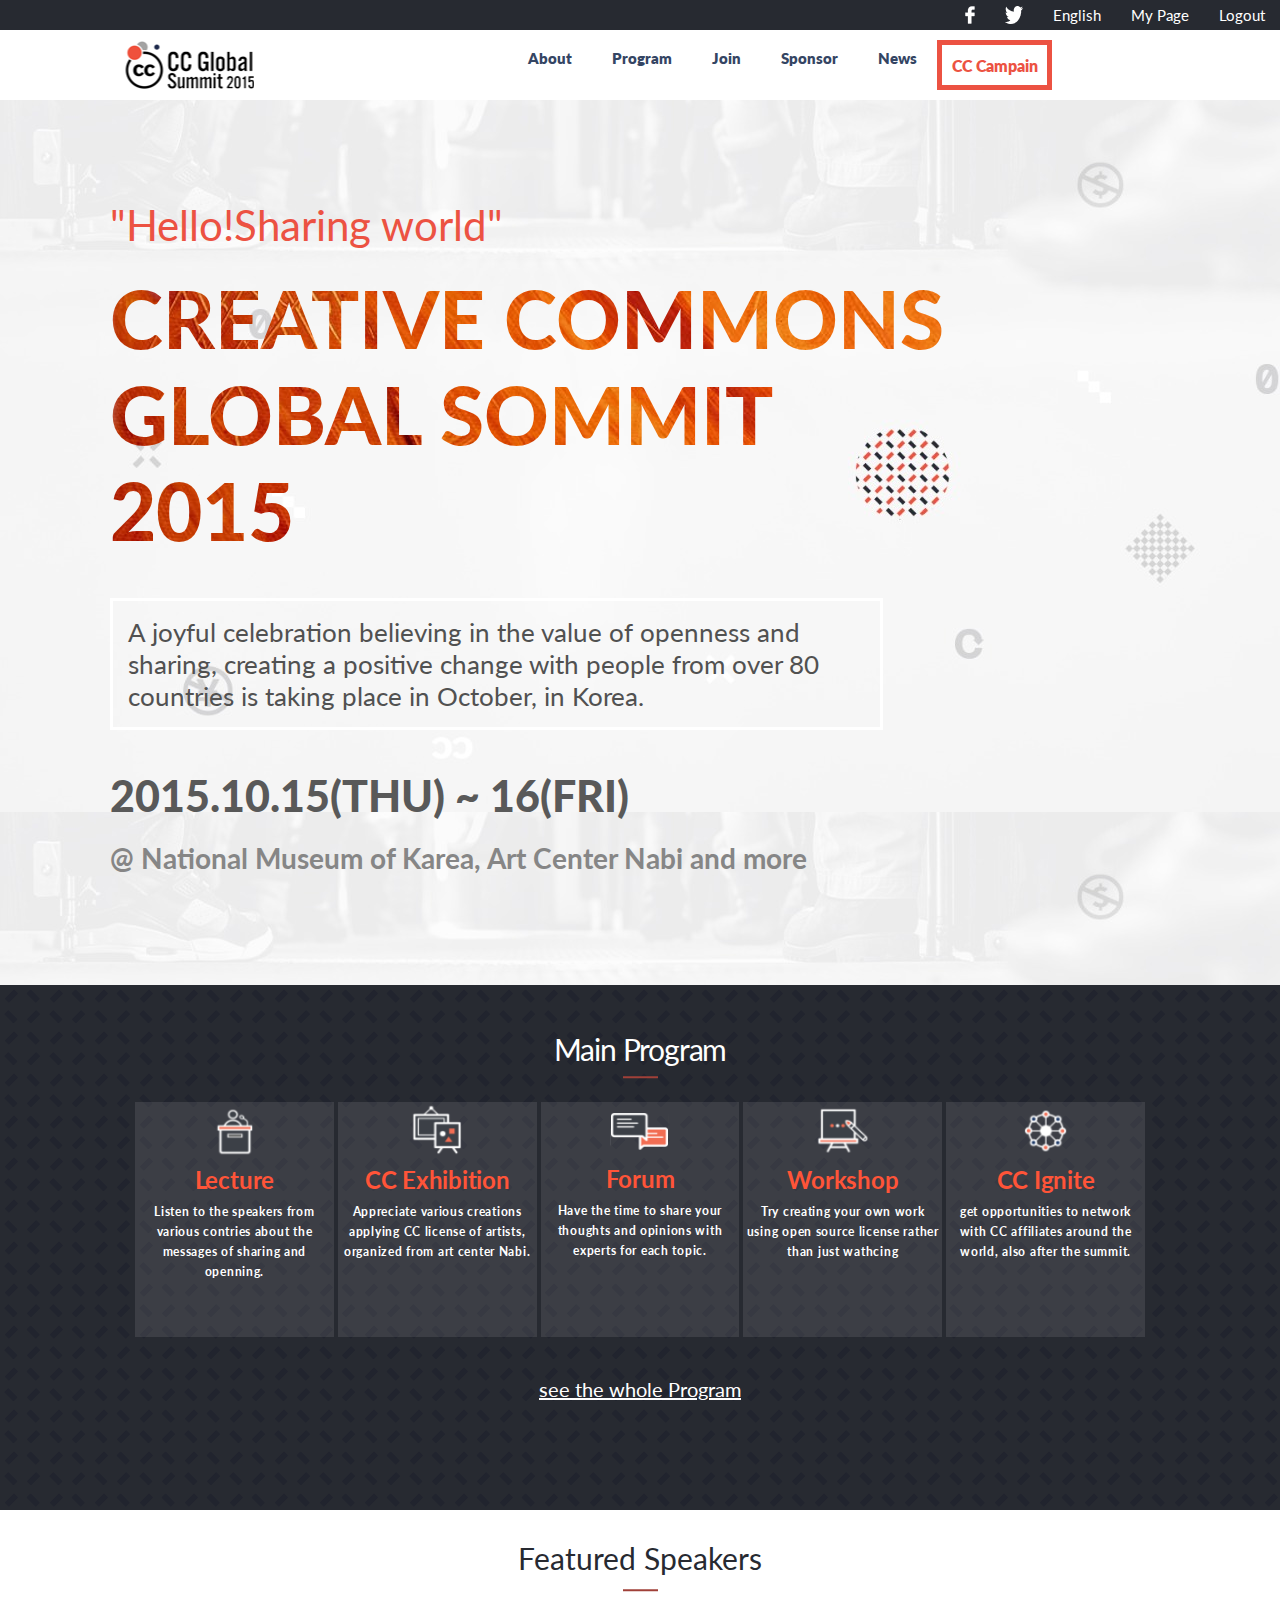
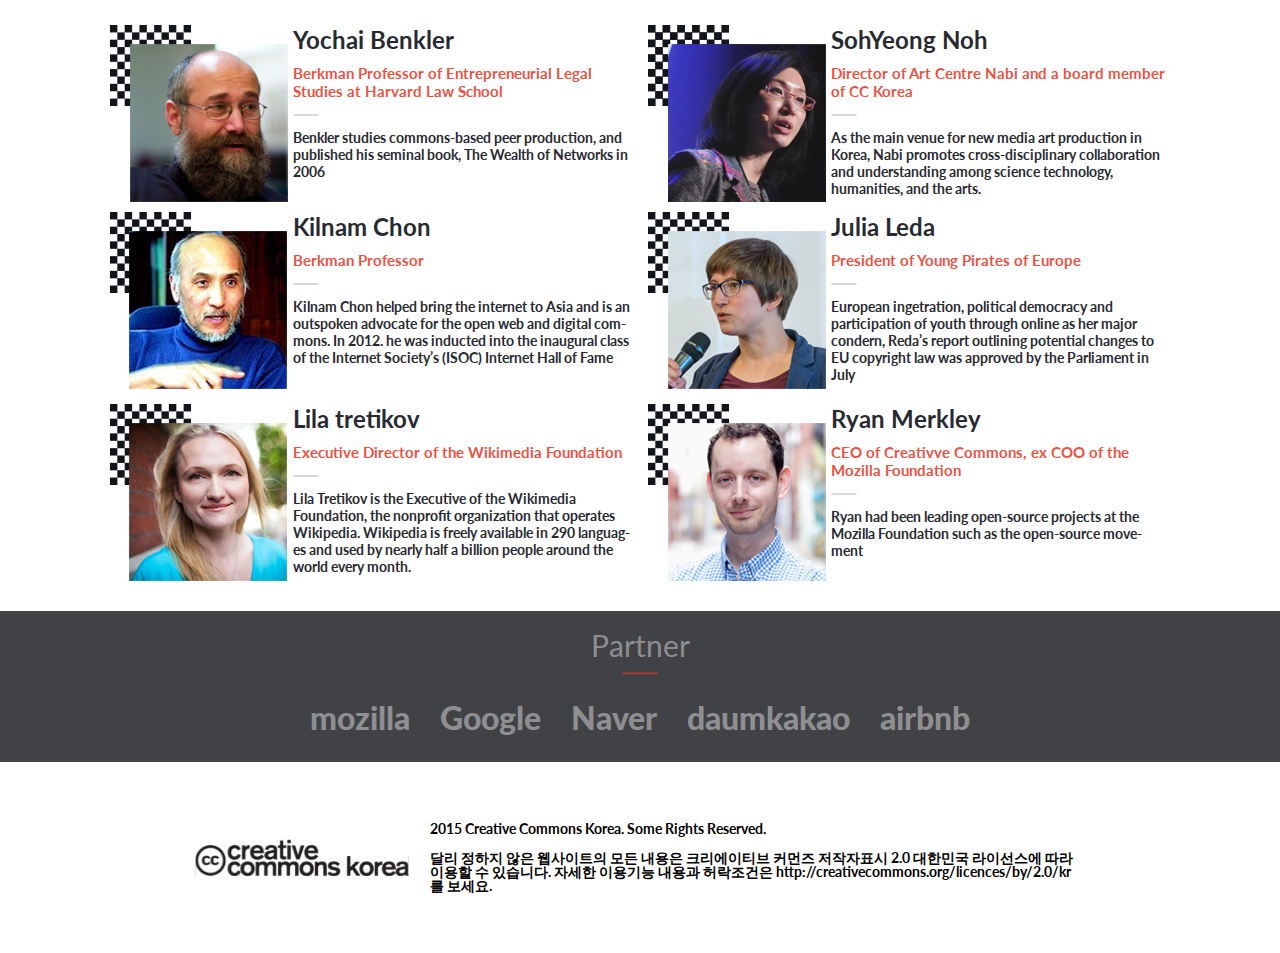
==== commit cd5799b2: "fix issues from peer to peer code review" ====
--- a/index.html
+++ b/index.html
@@ -12,160 +12,129 @@
 </head>
 
 <body>
-    
+
     <main class="main">
         <header>
-
             <nav class="fixed-nav">
-                <!-- <div class="container"> -->
-                    <ul>
-                        <li><a href="#"><img src="images/Rectangle.png" alt="face book"></a></li>
-                        <li><a href="#"><img src="images/twitter.png" alt="twitter"></a></li>
-                        <li><a href="#">
-                                <h1>English</h1>
-                            </a></li>
-                        <li><a href="#">
-                                <h1>My Page</h1>
-                            </a></li>
-                        <li><a href="#">
-                                <h1>Logout</h1>
-                            </a></li>
+                <ul>
+                    <li><a href="#"><img src="images/Rectangle.png" alt="face book"></a></li>
+                    <li><a href="#"><img src="images/twitter.png" alt="twitter"></a></li>
+                    <li><a href="#">
+                            <h1>English</h1>
+                        </a></li>
+                    <li><a href="#">
+                            <h1>My Page</h1>
+                        </a></li>
+                    <li><a href="#">
+                            <h1>Logout</h1>
+                        </a></li>
+                </ul>
+            </nav>
+            <nav class="nav-bar">
+                <a href="index.html"><img class="logo" src="images/logo.png" alt="Logo"></a>
+                <div class="nav-menu">
+                    <ul class="nav-links">
+                        <li><a href="about.html">About</a></li>
+                        <li><a href="#">Program</a></li>
+                        <li><a href="#">Join</a></li>
+                        <li><a href="#">Sponsor</a></li>
+                        <li><a href="#">News</a></li>
+                        <button class="CC">CC Campain</button>
                     </ul>
-                <!-- </div> -->
-            </nav>
-    
-    
-    
-    
-            <nav class="nav-bar">
-                <!-- <div class="container"> -->
-                    <a href="index.html"><img class="logo" src="images/logo.png" alt="Logo"></a>
-                    <div class="nav-menu">
-                        <ul class="nav-links">
-                            <li><a href="about.html">About</a></li>
-                            <li><a href="#">Program</a></li>
-                            <li><a href="#">Join</a></li>
-                            <li><a href="#">Sponsor</a></li>
-                            <li><a href="#">News</a></li>
-                            <button class="CC">CC Campain</button>
-                        </ul>
-                    </div>
-   
-                    <div class="humburger">
-                        <span class="bar"></span>
-                        <span class="bar"></span>
-                        <span class="bar"></span>
-                    </div>
-                <!-- </div> -->
+                </div>
+                <div class="humburger">
+                    <span class="bar"></span>
+                    <span class="bar"></span>
+                    <span class="bar"></span>
+                </div>
             </nav>
         </header>
         <div class="main-items">
-            
             <div class="container">
-                
-                    <h1>"Hello!Sharing world"</h1>
-                    <h2>CREATIVE COMMONS GLOBAL SOMMIT 2015</h2>
-
-                    <div class="first-pragraph">
-                        <p>A joyful celebration believing in the value of openness and sharing, creating a positive
-                            change
-                            with
-                            people from over 80 countries is taking place in October, in Korea.</p>
-                    </div>
-                    <h3>2015.10.15(THU) ~ 16(FRI)</h3>
-                    <h4>@ National Museum of Karea, Art Center Nabi and more</h4>
-                
+                <h1>"Hello!Sharing world"</h1>
+                <h2>CREATIVE COMMONS GLOBAL SOMMIT 2015</h2>
+                <div class="first-pragraph">
+                    <p>A joyful celebration believing in the value of openness and sharing, creating a positive
+                        change
+                        with
+                        people from over 80 countries is taking place in October, in Korea.</p>
+                </div>
+                <h3>2015.10.15(THU) ~ 16(FRI)</h3>
+                <h4>@ National Museum of Karea, Art Center Nabi and more</h4>
             </div>
         </div>
         <div class="main-program">
             <div class="container">
-            <h1>Main Program</h1>
-            <img src="images/title_underline.svg" alt="underline">
-            <div class="prog-sec">
-                <div class="prog-items">
-                    <img src="images/Lecture.svg" alt="lecture">
-                    <h2>Lecture</h2>
-                    <p>Listen to the speakers from various contries about the messages of sharing and openning.</p>
+                <h1>Main Program</h1>
+                <img src="images/title_underline.svg" alt="underline">
+                <div class="prog-sec">
+                    <div class="prog-items">
+                        <img src="images/Lecture.svg" alt="lecture">
+                        <h2>Lecture</h2>
+                        <p>Listen to the speakers from various contries about the messages of sharing and openning.</p>
+                    </div>
+                    <div class="prog-items">
+                        <img src="images/CC.svg" alt="CC Excibition">
+                        <h2>CC Exhibition</h2>
+                        <p>Appreciate various creations applying CC license of artists, organized from art center Nabi.
+                        </p>
+                    </div>
+                    <div class="prog-items">
+                        <img src="images/forum.svg" alt="Forum">
+                        <h2>Forum</h2>
+                        <p>Have the time to share your thoughts and opinions with experts for each topic.</p>
+                    </div>
+                    <div class="prog-items">
+                        <img src="images/workshop.svg" alt="Workshop">
+                        <h2>Workshop</h2>
+                        <p>Try creating your own work using open source license rather than just wathcing</p>
+                    </div>
+                    <div class="prog-items">
+                        <img src="images/ignite.svg" alt="CC Ignite">
+                        <h2>CC Ignite</h2>
+                        <p>get opportunities to network with CC affiliates around the world, also after the summit.</p>
+                    </div>
                 </div>
-
-                <div class="prog-items">
-                    <img src="images/CC.svg" alt="CC Excibition">
-                    <h2>CC Exhibition</h2>
-                    <p>Appreciate various creations applying CC license of artists, organized from art center Nabi.</p>
-                </div>
-
-                <div class="prog-items">
-                    <img src="images/forum.svg" alt="Forum">
-                    <h2>Forum</h2>
-                    <p>Have the time to share your thoughts and opinions with experts for each topic.</p>
-                </div>
-
-                <div class="prog-items">
-                    <img src="images/workshop.svg" alt="Workshop">
-                    <h2>Workshop</h2>
-                    <p>Try creating your own work using open source license rather than just wathcing</p>
-                </div>
-
-                <div class="prog-items">
-                    <img src="images/ignite.svg" alt="CC Ignite">
-                    <h2>CC Ignite</h2>
-                    <p>get opportunities to network with CC affiliates around the world, also after the summit.</p>
+                <a href="#">see the whole Program</a>
+                <button class="join">Join CC Global Summit 2015</button>
+            </div>
+        </div>
+        <div class="featured">
+            <div class="container">
+                <h1>Featured Speakers</h1>
+                <img src="images/title_underline.svg" alt="underline">
+                <div class="featured-items">
+                    <div class="featured-speakers">
+                    </div>
+                    <button class="more">more</button>
+                    <div class="featured-speakers2"></div>
                 </div>
             </div>
-            <a href="#">see the whole Program</a>
-            <button class="join">Join CC Global Summit 2015</button>
-        </div>
-        </div>
-
-        <div class="featured">
-            <div class="container">
-            <h1>Featured Speakers</h1>
-            <img src="images/title_underline.svg" alt="underline">
-            <div class="featured-items">
-
-                <div class="featured-speakers">                    
-                </div>
-                <button class="more">more</button>
-                <div class="featured-speakers2"></div>
-                
-
-            </div>
-        </div>
             <div class="partner">
                 <div class="container">
                     <h6>Partner</h6>
                     <img src="images/title_underline.svg" alt="underline">
-                <div class="grid3">
-                    <a href="#">mozilla</a>
-                    <a href="#">Google</a>
-                    <a href="#">Naver</a>
-                    <a href="#">daumkakao</a>
-                    <a href="#">airbnb</a>
+                    <div class="grid3">
+                        <a href="#">mozilla</a>
+                        <a href="#">Google</a>
+                        <a href="#">Naver</a>
+                        <a href="#">daumkakao</a>
+                        <a href="#">airbnb</a>
+                    </div>
                 </div>
-                </div>
-                
-
                 <footer class="main-footer">
                     <div class="container">
                         <div class="footer">
                             <img src="images/cck-logo1 1.svg" alt="logo">
-                    <div class="foter-para">
-                        <p class="p1">2015 Creative Commons Korea. Some Rights Reserved.</p>
-                        <!-- <span></span> -->
-                        <p class="p2">달리 정하지 않은 웹사이트의 모든 내용은 크리에이티브 커먼즈 저작자표시 2.0 대한민국 라이선스에 따라 이용할 수 있습니다.
-                            자세한 이용기능 내용과 허락조건은 http://creativecommons.org/licences/by/2.0/kr 를 보세요.</p>
+                            <div class="foter-para">
+                                <p class="p1">2015 Creative Commons Korea. Some Rights Reserved.</p>
+                                <p class="p2">달리 정하지 않은 웹사이트의 모든 내용은 크리에이티브 커먼즈 저작자표시 2.0 대한민국 라이선스에 따라 이용할 수 있습니다.
+                                    자세한 이용기능 내용과 허락조건은 http://creativecommons.org/licences/by/2.0/kr 를 보세요.</p>
+                            </div>
+                        </div>
                     </div>
-                        </div>
-                        
-                    </div>
-                    
-
                 </footer>
-
-
-
     </main>
-
     <script src="data.js"></script>
 </body>
 
--- a/style.css
+++ b/style.css
@@ -28,14 +28,7 @@
     height: 30px;
     background-color: #272a31;
     font-size: 13px;
-
-    /* position: fixed; */
-  }
-
-  /* .fixed-nav .container {
-    display: flex;
-    justify-content: flex-end;
-  } */
+  }
 
   .fixed-nav img {
     width: 100%;
@@ -47,6 +40,11 @@
     font-size: 14px;
     font-weight: 400;
     list-style-type: none;
+  }
+
+  .fixed-nav h1 {
+    font-size: 15px;
+    font-weight: 400;
   }
 
   .fixed-nav ul li {
@@ -88,8 +86,6 @@
   .nav-bar {
     display: flex;
     justify-content: space-evenly;
-
-    /* position: fixed; */
     height: 70px;
     width: 100%;
     padding: 20px;
@@ -100,8 +96,6 @@
   .nav-bar .logo {
     display: flex;
     justify-content: flex-start;
-
-    /* margin-right: 30px; */
     width: 50%;
   }
 
@@ -122,9 +116,7 @@
   }
 
   .nav-bar ul a:hover {
-    color: orange;
-
-    /* background-color: #291a18; */
+    color: rgb(255, 98, 0);
     cursor: pointer;
     font-size: 20px;
     transition: 0.5s ease-in-out;
@@ -154,17 +146,12 @@
   }
 
   .main .main-items {
-    /* padding: 70px 80px 0 80px; */
     background-image: url(images/desktop-about-bg_img.jpg);
-
-    /* height: 887px; */
   }
 
   .main-items .container {
     display: flex;
     flex-direction: column;
-
-    /* justify-content: start; */
     align-items: flex-start;
     height: 100%;
   }
@@ -184,8 +171,6 @@
     padding-bottom: 40px;
     margin: 0 202px 0 0;
     -webkit-background-clip: text;
-
-    /* background-clip: border-box; */
     background-image: url(images/orangebg.jpg);
   }
 
@@ -255,8 +240,6 @@
     gap: 10px;
     font-size: 10px;
     width: 100%;
-
-    /* padding: 20px 0 0 0; */
     align-items: center;
     text-align: center;
     justify-items: center;
@@ -292,8 +275,6 @@
 
   .featured {
     background-color: #fff;
-
-    /* margin-top: 20px; */
     display: flex;
     flex-direction: column;
     align-items: center;
@@ -408,11 +389,7 @@
   .about-page {
     display: flex;
     width: 100%;
-
-    /* height: 100vh; */
-    flex-direction: column;
-
-    /* margin-top: 50px; */
+    flex-direction: column;
     background-color: #fff;
   }
 
@@ -421,8 +398,6 @@
     justify-content: center;
     justify-items: center;
     text-align: center;
-
-    /* height: 30vh; */
     display: flex;
     background-image: url(images/desktop-about-bg_img.jpg);
     padding-top: 50px;
@@ -436,10 +411,15 @@
   }
 
   .about-page h1 {
-    display: none;
+    display: block;
     font-size: 15px;
     font-weight: 400;
     text-align: center;
+    color: #fff;
+  }
+
+  .about-page .mainheader {
+    display: none;
     color: #ec5242;
   }
 
@@ -461,8 +441,6 @@
     text-align: center;
     line-height: 25px;
     gap: 15px;
-
-    /* width: 75%; */
   }
 
   .con {
@@ -536,8 +514,6 @@
   .about-logo .aboutLogo {
     margin: 0 auto;
     width: 450px;
-
-    /* padding: 50px 60px; */
     border: 3px solid #f7f7f7;
   }
 
@@ -567,7 +543,6 @@
   }
 
   .prev-summit p {
-    /* padding-top: 10px; */
     font-size: 16px;
     font-weight: 700;
     line-height: 21px;
@@ -596,7 +571,6 @@
     font-weight: 400;
     line-height: 28px;
     padding-top: 20px;
-    /* padding-bottom: 20px; */
     color: #8f8f91;
   }
 
@@ -696,8 +670,6 @@
 
   .container {
     max-width: 768px;
-
-    /* margin: 0 auto; */
     padding: 0 20px;
   }
 
@@ -752,12 +724,8 @@
     height: 50px;
     width: 100%;
     padding: 20px 0 20px 40px;
-
-    /* background-color: #fff; */
     align-items: center;
     justify-content: start;
-
-    /* height: 100%; */
   }
 
   .nav-bar .logo {
@@ -778,8 +746,6 @@
     font-size: 20px;
     font-weight: 500;
     text-decoration: none;
-
-    /* padding: 25px; */
     align-items: center;
     display: flex;
     justify-content: center;
@@ -823,6 +789,8 @@
     cursor: pointer;
     display: block;
     color: #272a31;
+    -webkit-background-clip: border-box;
+    background-image: url(images/desktop-about-bg_img.jpg);
   }
 
   .bar {
@@ -845,10 +813,6 @@
   .humburger.active .bar:nth-child(3) {
     transform: translateY(-8px) rotate(-45deg);
     background-color: #362b2b;
-  }
-
-  .main {
-    /* padding: 50px 0 0 0; */
   }
 
   .main-items {
@@ -915,8 +879,6 @@
     font-weight: 400;
     line-height: 28px;
     letter-spacing: -0.04em;
-
-    /* padding-bottom: 15px; */
     padding-top: 30px;
     text-align: center;
   }
@@ -954,8 +916,6 @@
     gap: 2%;
     font-size: 15px;
     width: 100%;
-
-    /* padding: 0 5px 0 5px; */
     align-items: center;
     justify-content: center;
     text-align: left;
@@ -1053,7 +1013,7 @@
   .about-page h2 {
     font-size: 28px;
     font-weight: 1000;
-    text-align: left;
+    text-align: center;
     color: #ec5242;
   }
 
@@ -1171,8 +1131,6 @@
     text-align: center;
     color: #344563;
     line-height: 25px;
-
-    /* background-color: #d3d3d3; */
   }
 
   .con p {
@@ -1182,8 +1140,6 @@
     align-items: center;
     text-align: center;
     color: #7a7a7a;
-
-    /* margin: 10px 35px 0 35px; */
     line-height: 25px;
     padding: 0 12px;
   }
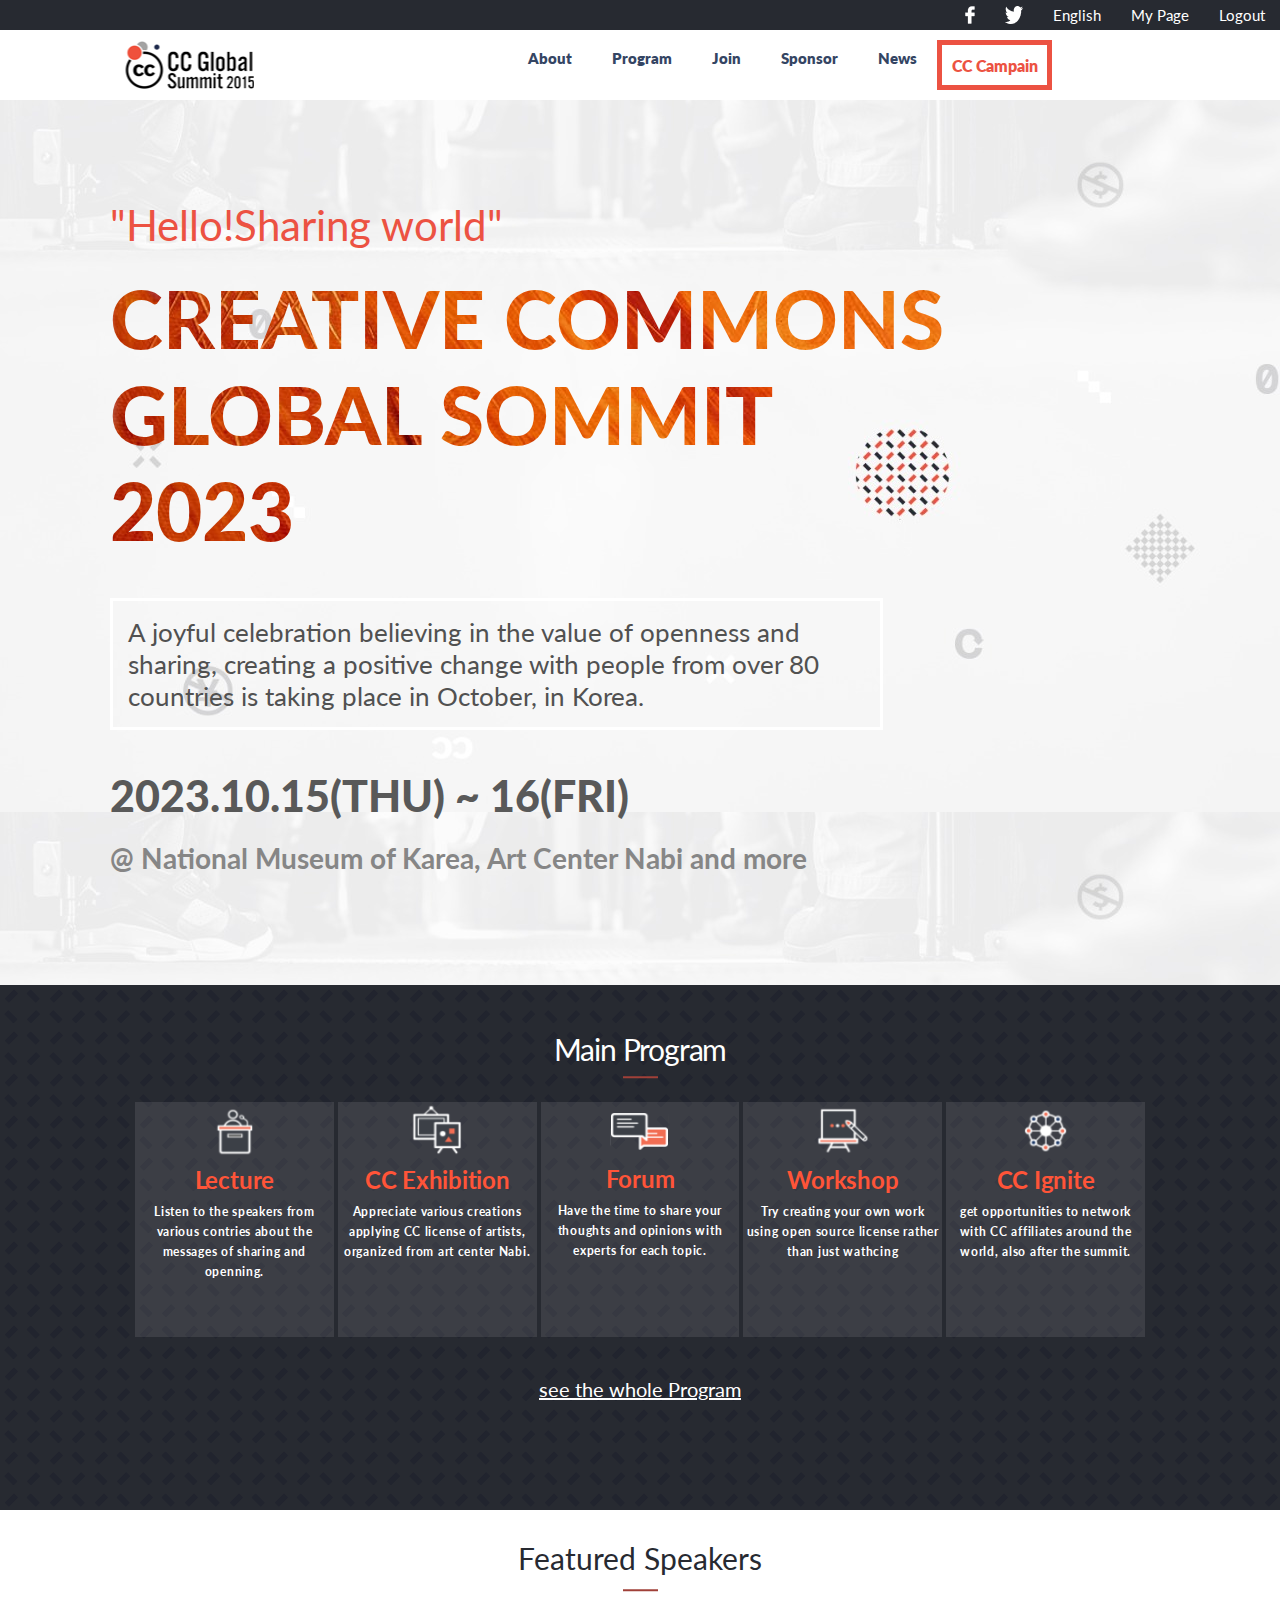
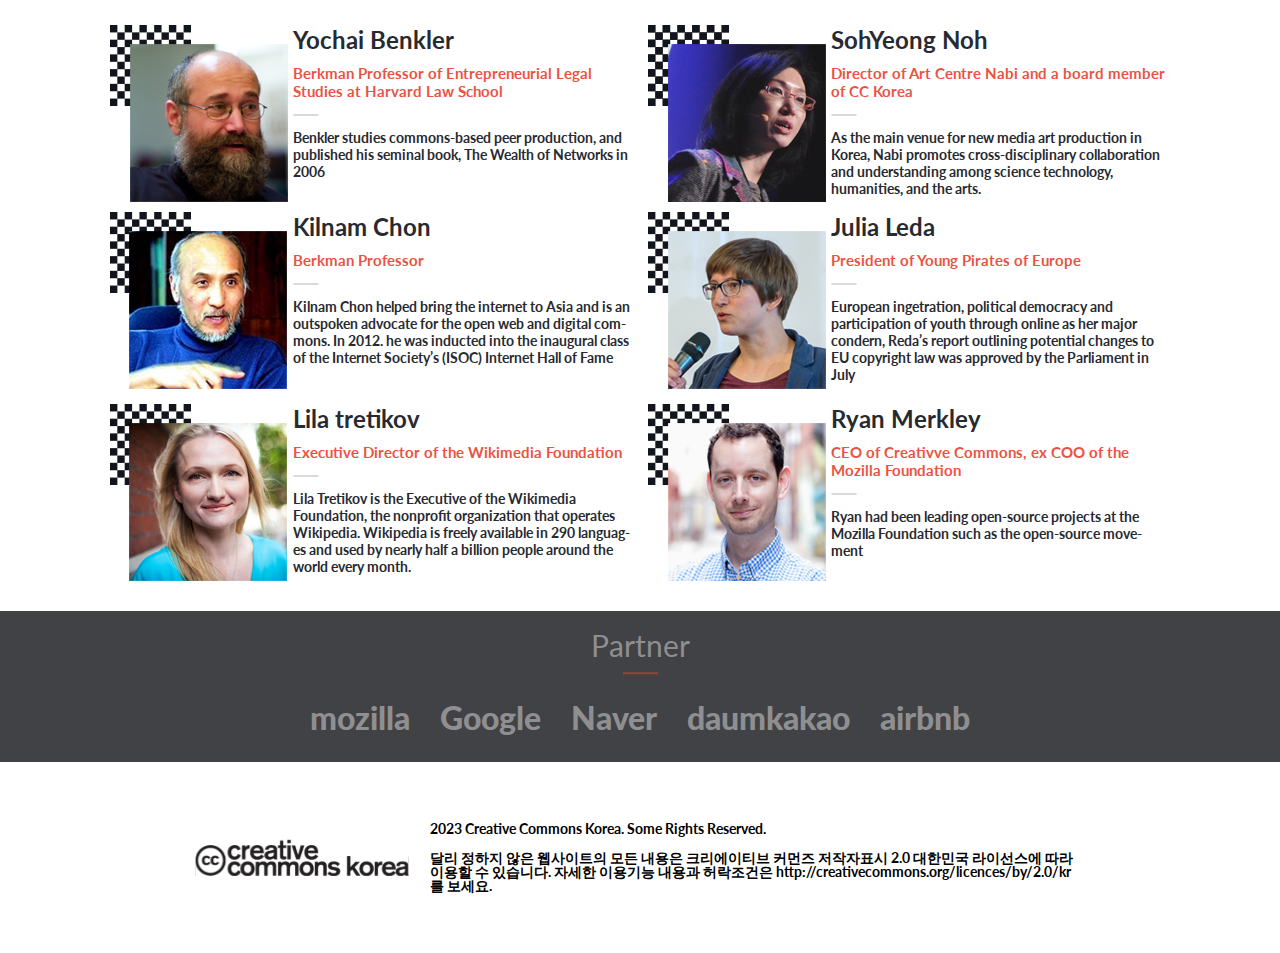
==== commit d3f52d14: "update" ====
--- a/index.html
+++ b/index.html
@@ -52,14 +52,14 @@
         <div class="main-items">
             <div class="container">
                 <h1>"Hello!Sharing world"</h1>
-                <h2>CREATIVE COMMONS GLOBAL SOMMIT 2015</h2>
+                <h2>CREATIVE COMMONS GLOBAL SOMMIT 2023</h2>
                 <div class="first-pragraph">
                     <p>A joyful celebration believing in the value of openness and sharing, creating a positive
                         change
                         with
                         people from over 80 countries is taking place in October, in Korea.</p>
                 </div>
-                <h3>2015.10.15(THU) ~ 16(FRI)</h3>
+                <h3>2023.10.15(THU) ~ 16(FRI)</h3>
                 <h4>@ National Museum of Karea, Art Center Nabi and more</h4>
             </div>
         </div>
@@ -127,7 +127,7 @@
                         <div class="footer">
                             <img src="images/cck-logo1 1.svg" alt="logo">
                             <div class="foter-para">
-                                <p class="p1">2015 Creative Commons Korea. Some Rights Reserved.</p>
+                                <p class="p1">2023 Creative Commons Korea. Some Rights Reserved.</p>
                                 <p class="p2">달리 정하지 않은 웹사이트의 모든 내용은 크리에이티브 커먼즈 저작자표시 2.0 대한민국 라이선스에 따라 이용할 수 있습니다.
                                     자세한 이용기능 내용과 허락조건은 http://creativecommons.org/licences/by/2.0/kr 를 보세요.</p>
                             </div>
